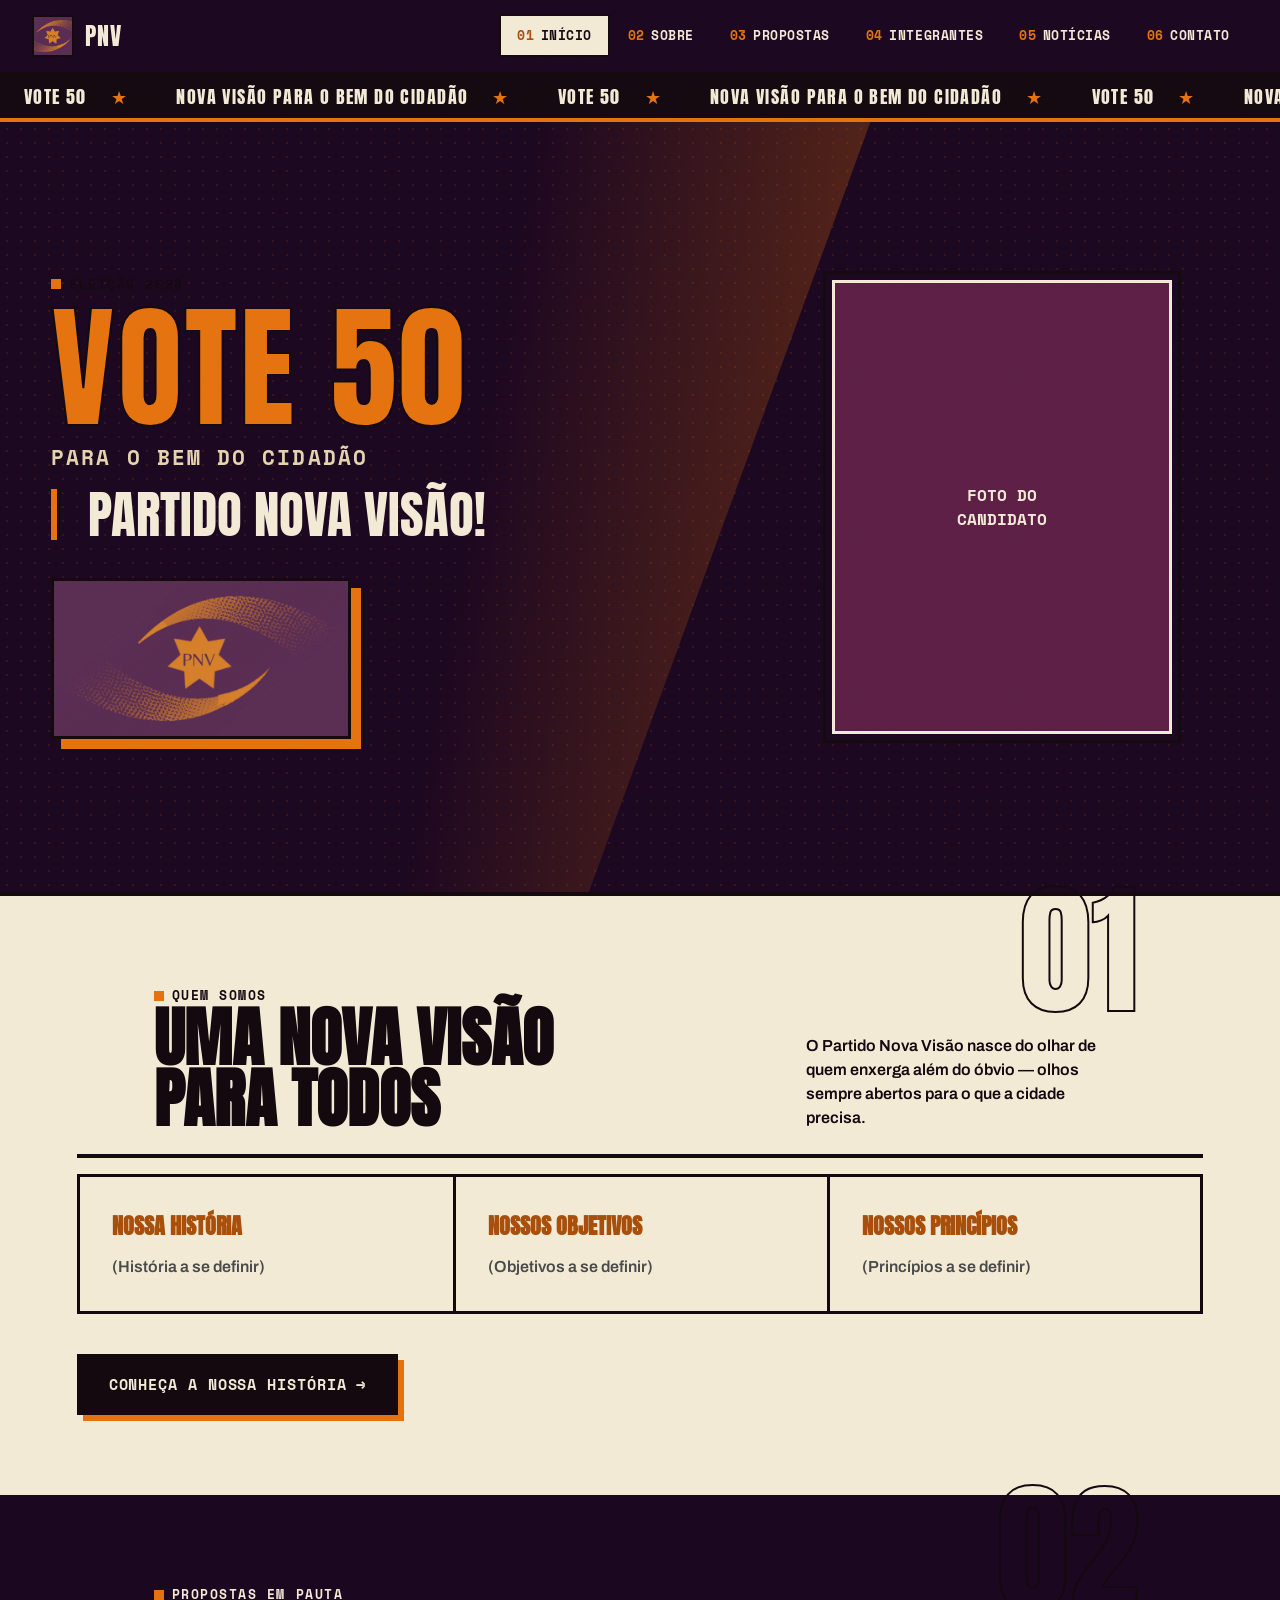
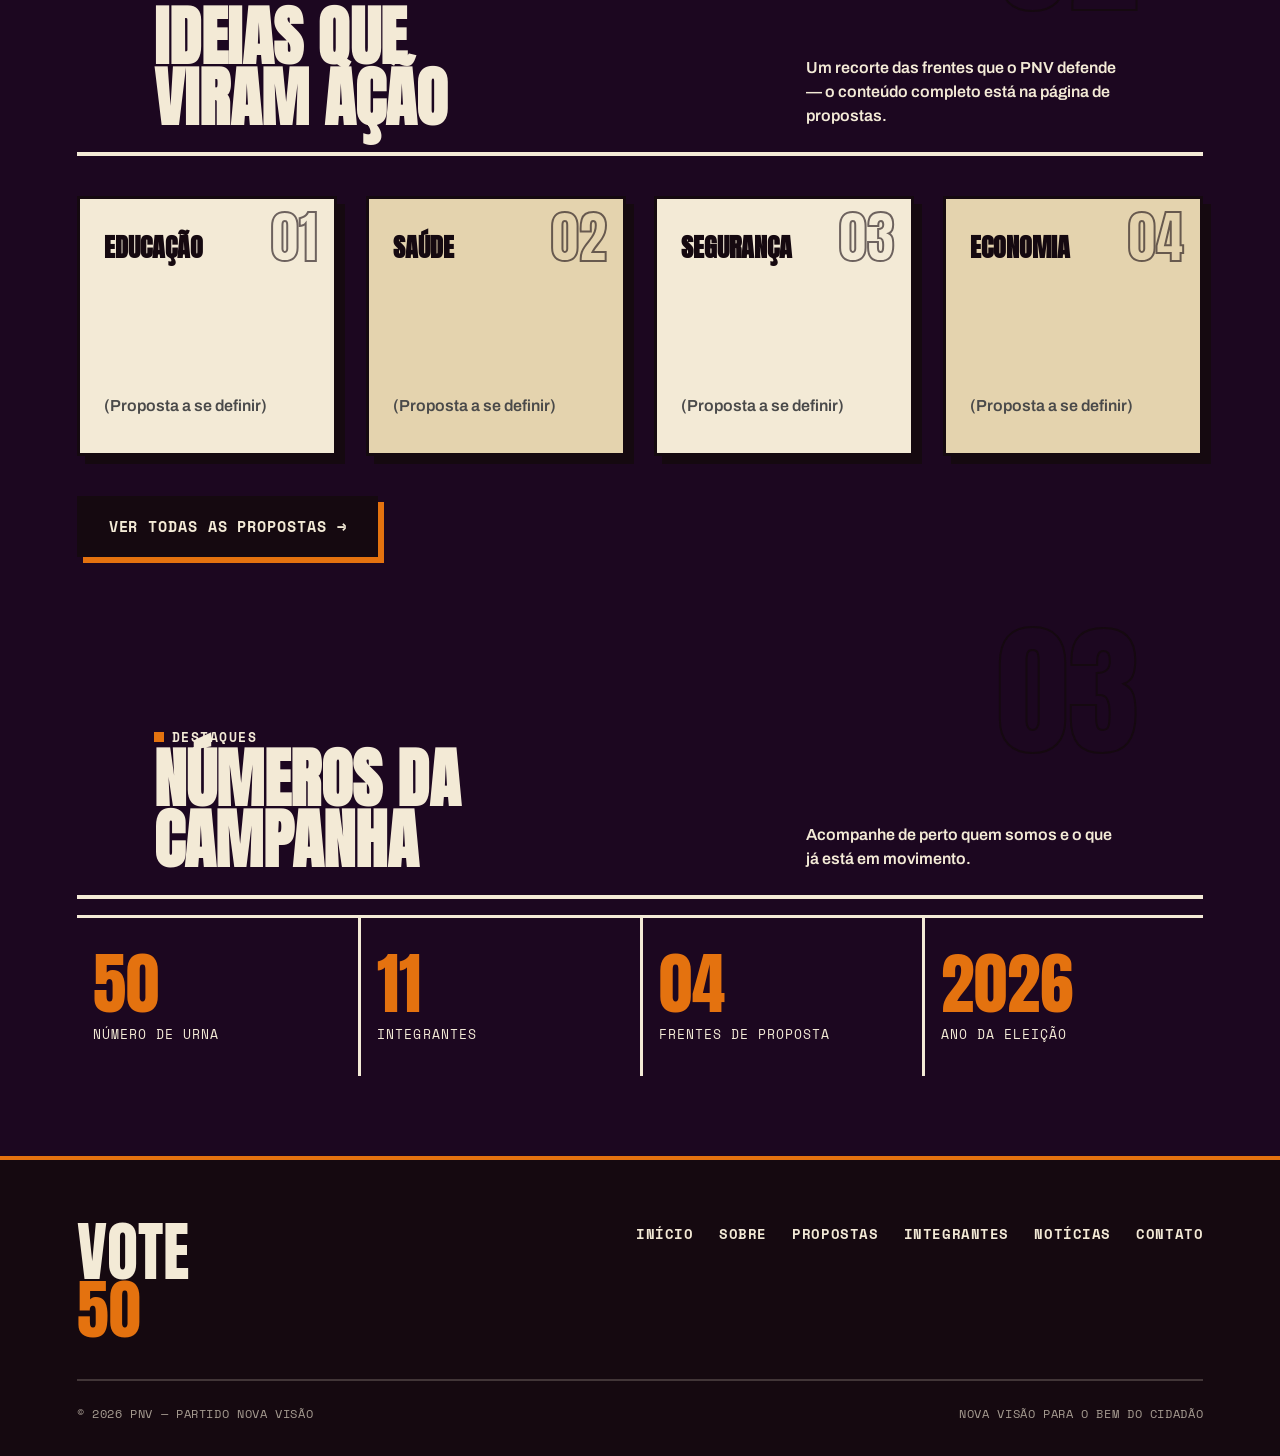
==== index.html @ 95bc4b88 "Site PNV - redesign brutalista/editorial completo" ====
<!DOCTYPE html>
<html lang="pt-BR">
<head>
  <meta charset="UTF-8" />
  <meta name="viewport" content="width=device-width, initial-scale=1.0" />
  <title>Vote 50 - PNV</title>
  <meta name="description" content="Partido Nova Visão — Vote 50. Nova visão para o bem do cidadão." />
  <link rel="preconnect" href="https://fonts.googleapis.com" />
  <link rel="stylesheet" href="style.css" />
  <link rel="icon" type="image/png" href="assets/logo-badge.png" />
</head>
<body>
  <header>
    <a class="logo" href="index.html">
      <img src="assets/logo-badge.png" alt="Logo PNV" />
      PNV
    </a>
    <nav>
      <ul>
        <li><a href="index.html"><span>01</span> Início</a></li>
        <li><a href="sobre.html"><span>02</span> Sobre</a></li>
        <li><a href="propostas.html"><span>03</span> Propostas</a></li>
        <li><a href="integrantes.html"><span>04</span> Integrantes</a></li>
        <li><a href="noticias.html"><span>05</span> Notícias</a></li>
        <li><a href="contato.html"><span>06</span> Contato</a></li>
      </ul>
    </nav>
  </header>

  <div class="marquee" aria-hidden="true">
    <div class="marquee-track">
      <span>Vote 50</span><span>Nova Visão para o bem do cidadão</span><span>Vote 50</span><span>Nova Visão para o bem do cidadão</span>
      <span>Vote 50</span><span>Nova Visão para o bem do cidadão</span><span>Vote 50</span><span>Nova Visão para o bem do cidadão</span>
    </div>
  </div>

  <section class="hero">
    <div class="hero-texto">
      <p class="eyebrow">Eleição 2026</p>
      <div class="vote">VOTE 50</div>
      <div class="slogan">Para o bem do cidadão</div>
      <div class="partido">Partido Nova Visão!</div>
      <img class="logo-placeholder" src="assets/logo-wide.png" alt="Logo do PNV" />
    </div>
    <div class="hero-foto">
      <div class="foto-placeholder">
        <img src="assets/candidato.jpg" alt="Foto do candidato" onerror="this.remove()" />
        <span>Foto do<br />Candidato</span>
      </div>
    </div>
  </section>

  <section class="secao" id="apresentacao" data-reveal>
    <div class="section-head">
      <span class="numero-fantasma">01</span>
      <div>
        <p class="eyebrow">Quem somos</p>
        <h2>Uma nova visão<br />para todos</h2>
      </div>
      <p>O Partido Nova Visão nasce do olhar de quem enxerga além do óbvio — olhos sempre abertos para o que a cidade precisa.</p>
    </div>
    <div class="apresentacao-grid">
      <div>
        <h3>Nossa história</h3>
        <p>(História a se definir)</p>
      </div>
      <div>
        <h3>Nossos objetivos</h3>
        <p>(Objetivos a se definir)</p>
      </div>
      <div>
        <h3>Nossos princípios</h3>
        <p>(Princípios a se definir)</p>
      </div>
    </div>
    <div class="cta-bloco">
      <a class="btn-brutal" href="sobre.html">Conheça a nossa história →</a>
    </div>
  </section>

  <section class="secao alt" id="propostas" data-reveal>
    <div class="section-head">
      <span class="numero-fantasma">02</span>
      <div>
        <p class="eyebrow">Propostas em pauta</p>
        <h2>Ideias que<br />viram ação</h2>
      </div>
      <p>Um recorte das frentes que o PNV defende — o conteúdo completo está na página de propostas.</p>
    </div>
    <div class="poster-grid">
      <div class="poster-card">
        <span class="num">01</span>
        <h3>Educação</h3>
        <p>(Proposta a se definir)</p>
      </div>
      <div class="poster-card">
        <span class="num">02</span>
        <h3>Saúde</h3>
        <p>(Proposta a se definir)</p>
      </div>
      <div class="poster-card">
        <span class="num">03</span>
        <h3>Segurança</h3>
        <p>(Proposta a se definir)</p>
      </div>
      <div class="poster-card">
        <span class="num">04</span>
        <h3>Economia</h3>
        <p>(Proposta a se definir)</p>
      </div>
    </div>
    <div class="cta-bloco">
      <a class="btn-brutal" href="propostas.html">Ver todas as propostas →</a>
    </div>
  </section>

  <section class="secao escura" id="destaques" data-reveal>
    <div class="section-head">
      <span class="numero-fantasma">03</span>
      <div>
        <p class="eyebrow">Destaques</p>
        <h2>Números da<br />campanha</h2>
      </div>
      <p>Acompanhe de perto quem somos e o que já está em movimento.</p>
    </div>
    <div class="stats-grid">
      <div class="stat">
        <div class="valor">50</div>
        <div class="rotulo">Número de urna</div>
      </div>
      <div class="stat">
        <div class="valor">11</div>
        <div class="rotulo">Integrantes</div>
      </div>
      <div class="stat">
        <div class="valor">04</div>
        <div class="rotulo">Frentes de proposta</div>
      </div>
      <div class="stat">
        <div class="valor">2026</div>
        <div class="rotulo">Ano da eleição</div>
      </div>
    </div>
  </section>

  <footer>
    <div class="footer-top">
      <div class="footer-marca">VOTE<br /><span>50</span></div>
      <nav class="footer-nav" aria-label="Navegação do rodapé">
        <a href="index.html">Início</a>
        <a href="sobre.html">Sobre</a>
        <a href="propostas.html">Propostas</a>
        <a href="integrantes.html">Integrantes</a>
        <a href="noticias.html">Notícias</a>
        <a href="contato.html">Contato</a>
      </nav>
    </div>
    <div class="footer-bottom">
      <span>&copy; 2026 PNV — Partido Nova Visão</span>
      <span>Nova visão para o bem do cidadão</span>
    </div>
  </footer>

  <script src="script.js"></script>
</body>
</html>
---- style.css ----
@import url("https://fonts.googleapis.com/css2?family=Anton&family=Archivo:ital,wght@0,400;0,500;0,700;0,800;0,900;1,700&family=Space+Mono:wght@400;700&display=swap");

:root {
  --roxo-escuro: #1c0720;
  --roxo: #41122f;
  --roxo-medio: #5c1f45;
  --roxo-claro: #7a2b5c;
  --laranja: #e4720f;
  --laranja-vivido: #ff7a1a;
  --laranja-escuro: #a84f0b;
  --lavanda: #e8c4f0;
  --creme: #f3ead6;
  --bege: #e4d3ae;
  --branco: #ffffff;
  --tinta: #150910;
  --cinza-claro: #f4f4f4;
  --cinza-texto: #4a4a4a;
  --preto: #150910;

  --fonte-display: "Anton", "Archivo Black", Impact, sans-serif;
  --fonte-base: "Archivo", "Segoe UI", Arial, sans-serif;
  --fonte-mono: "Space Mono", "Courier New", monospace;
}

* {
  box-sizing: border-box;
  margin: 0;
  padding: 0;
}

html {
  scroll-behavior: smooth;
}

body {
  font-family: var(--fonte-base);
  color: var(--tinta);
  background: var(--creme);
  line-height: 1.5;
  overflow-x: hidden;
}

a {
  text-decoration: none;
  color: inherit;
}

img {
  max-width: 100%;
  display: block;
}

/* ===== Textura de grão (overlay fixo) ===== */
body::before {
  content: "";
  position: fixed;
  inset: 0;
  z-index: 999;
  pointer-events: none;
  opacity: 0.05;
  mix-blend-mode: overlay;
  background-image: url("data:image/svg+xml;utf8,<svg xmlns='http://www.w3.org/2000/svg' width='160' height='160'><filter id='n'><feTurbulence type='fractalNoise' baseFrequency='0.9' numOctaves='2' stitchTiles='stitch'/></filter><rect width='100%25' height='100%25' filter='url(%23n)'/></svg>");
}

/* Reveal on scroll */
[data-reveal] {
  opacity: 0;
  transform: translateY(28px);
  transition: opacity 0.7s cubic-bezier(0.2, 0.7, 0.2, 1), transform 0.7s cubic-bezier(0.2, 0.7, 0.2, 1);
}

[data-reveal].in-view {
  opacity: 1;
  transform: translateY(0);
}

/* ===== Utilidades tipográficas ===== */
.eyebrow {
  font-family: var(--fonte-mono);
  font-weight: 700;
  text-transform: uppercase;
  letter-spacing: 0.12em;
  font-size: 0.8rem;
  display: inline-flex;
  align-items: center;
  gap: 0.5rem;
}

.eyebrow::before {
  content: "";
  width: 10px;
  height: 10px;
  background: var(--laranja);
  display: inline-block;
}

.section-head {
  position: relative;
  padding: 3rem 6vw 1.5rem;
  display: flex;
  align-items: flex-end;
  justify-content: space-between;
  gap: 1rem;
  flex-wrap: wrap;
  border-bottom: 4px solid var(--tinta);
}

.section-head .numero-fantasma {
  font-family: var(--fonte-display);
  font-size: clamp(3.5rem, 12vw, 9rem);
  line-height: 0.8;
  color: transparent;
  -webkit-text-stroke: 2px var(--tinta);
  position: absolute;
  right: 5vw;
  top: -0.3em;
  z-index: 0;
  user-select: none;
}

.section-head h2 {
  font-family: var(--fonte-display);
  font-size: clamp(2.2rem, 6vw, 4rem);
  text-transform: uppercase;
  line-height: 0.95;
  position: relative;
  z-index: 1;
}

.section-head p {
  max-width: 320px;
  font-weight: 600;
  position: relative;
  z-index: 1;
}

/* ===== Header / Navbar ===== */
header {
  display: flex;
  align-items: center;
  justify-content: space-between;
  gap: 1rem;
  padding: 0.9rem 2rem;
  background: var(--roxo-escuro);
  border-bottom: 4px solid var(--tinta);
  flex-wrap: wrap;
  position: sticky;
  top: 0;
  z-index: 100;
}

.logo {
  display: flex;
  align-items: center;
  gap: 0.7rem;
  font-family: var(--fonte-display);
  font-weight: 400;
  font-size: 1.5rem;
  letter-spacing: 0.04em;
  color: var(--creme);
  text-transform: uppercase;
}

.logo img,
.logo svg {
  width: 42px;
  height: 42px;
  display: block;
  border: 2px solid var(--tinta);
}

nav ul {
  display: flex;
  list-style: none;
  gap: 0;
  flex-wrap: wrap;
}

nav ul li a {
  display: flex;
  align-items: center;
  gap: 0.4rem;
  padding: 0.6rem 1rem;
  font-family: var(--fonte-mono);
  font-weight: 700;
  font-size: 0.82rem;
  text-transform: uppercase;
  letter-spacing: 0.04em;
  color: var(--creme);
  background: transparent;
  border: 2px solid transparent;
  transition: background 0.15s steps(2), color 0.15s steps(2), border-color 0.15s;
}

nav ul li a span {
  color: var(--laranja);
}

nav ul li a:hover {
  background: var(--laranja);
  color: var(--tinta);
  border-color: var(--tinta);
}

nav ul li a:hover span {
  color: var(--tinta);
}

nav ul li a.active {
  background: var(--creme);
  color: var(--tinta);
  border-color: var(--tinta);
}

nav ul li a.active span {
  color: var(--laranja-escuro);
}

/* ===== Marquee (faixa de propaganda) ===== */
.marquee {
  background: var(--tinta);
  color: var(--creme);
  border-bottom: 4px solid var(--laranja);
  overflow: hidden;
  white-space: nowrap;
  position: relative;
}

.marquee-track {
  display: inline-flex;
  width: max-content;
  animation: marquee 22s linear infinite;
  padding: 0.5rem 0;
}

.marquee-track span {
  font-family: var(--fonte-display);
  font-size: 1.1rem;
  text-transform: uppercase;
  letter-spacing: 0.08em;
  padding: 0 1.5rem;
  display: inline-flex;
  align-items: center;
  gap: 1.5rem;
}

.marquee-track span::after {
  content: "★";
  color: var(--laranja);
}

@keyframes marquee {
  from { transform: translateX(0); }
  to { transform: translateX(-50%); }
}

@media (prefers-reduced-motion: reduce) {
  .marquee-track { animation: none; }
  [data-reveal] { opacity: 1; transform: none; transition: none; }
}

/* ===== Hero (Home) ===== */
.hero {
  position: relative;
  min-height: 86vh;
  display: grid;
  grid-template-columns: 1.3fr 1fr;
  background: var(--roxo-escuro);
  border-bottom: 4px solid var(--tinta);
  overflow: hidden;
}

.hero::before {
  content: "";
  position: absolute;
  inset: 0;
  background: linear-gradient(100deg, var(--roxo-escuro) 0%, var(--roxo-escuro) 38%, var(--laranja-escuro) 100%);
  clip-path: polygon(0 0, 68% 0, 46% 100%, 0 100%);
  z-index: 0;
}

.hero::after {
  content: "";
  position: absolute;
  inset: 0;
  background-image: radial-gradient(var(--laranja) 1.4px, transparent 1.6px);
  background-size: 14px 14px;
  opacity: 0.12;
  z-index: 0;
}

.hero-texto {
  position: relative;
  z-index: 2;
  display: flex;
  flex-direction: column;
  justify-content: center;
  padding: 3rem 4vw;
  gap: 1rem;
}

.hero-texto .vote {
  font-family: var(--fonte-display);
  font-size: clamp(3.5rem, 11vw, 8.5rem);
  line-height: 0.85;
  color: var(--laranja);
  text-transform: uppercase;
  letter-spacing: 0.01em;
  -webkit-text-stroke: 2px var(--tinta);
}

.hero-texto .slogan {
  font-family: var(--fonte-mono);
  font-size: clamp(1rem, 2.4vw, 1.3rem);
  font-weight: 700;
  color: var(--bege);
  text-transform: uppercase;
  letter-spacing: 0.1em;
}

.hero-texto .partido {
  font-family: var(--fonte-display);
  font-size: clamp(1.8rem, 5vw, 3.2rem);
  text-transform: uppercase;
  line-height: 1;
  color: var(--creme);
  border-left: 6px solid var(--laranja);
  padding-left: 0.6em;
}

.logo-placeholder {
  width: min(300px, 70%);
  height: auto;
  margin-top: 1.4rem;
  border: 3px solid var(--tinta);
  box-shadow: 10px 10px 0 var(--laranja);
}

.hero-foto {
  position: relative;
  z-index: 2;
  display: flex;
  align-items: center;
  justify-content: center;
  min-height: 420px;
  padding: 2rem;
}

.foto-placeholder {
  width: 100%;
  max-width: 340px;
  aspect-ratio: 3 / 4;
  border: 3px solid var(--creme);
  outline: 3px solid var(--tinta);
  outline-offset: 6px;
  display: flex;
  align-items: center;
  justify-content: center;
  color: var(--creme);
  font-family: var(--fonte-mono);
  font-weight: 700;
  text-transform: uppercase;
  text-align: center;
  background: var(--roxo-medio);
  position: relative;
  overflow: hidden;
}

.foto-placeholder img {
  position: absolute;
  inset: 0;
  width: 100%;
  height: 100%;
  object-fit: cover;
  filter: grayscale(1) contrast(1.15);
}

.foto-placeholder img::after {
  content: "";
}

.foto-placeholder::before {
  content: "";
  position: absolute;
  inset: 0;
  background: var(--laranja);
  mix-blend-mode: multiply;
  opacity: 0;
}

.foto-placeholder:has(img:not([src=""]))::before {
  opacity: 0.55;
}

/* ===== Seções numeradas genéricas ===== */
.secao {
  position: relative;
  padding: 2.5rem 6vw 5rem;
}

.secao.alt,
.secao.escura {
  background: var(--roxo-escuro);
  color: var(--creme);
}

.secao.escura h2,
.secao.alt h2 {
  -webkit-text-stroke-color: var(--creme);
}

.secao.escura .section-head,
.secao.alt .section-head {
  border-bottom-color: var(--creme);
}

/* ---- Apresentação ---- */
.apresentacao-grid {
  display: grid;
  grid-template-columns: repeat(3, 1fr);
  gap: 0;
  margin-top: 1rem;
  border: 3px solid var(--tinta);
}

.apresentacao-grid > div {
  padding: 2rem;
  border-left: 3px solid var(--tinta);
}

.apresentacao-grid > div:first-child {
  border-left: none;
}

.apresentacao-grid h3 {
  font-family: var(--fonte-display);
  text-transform: uppercase;
  font-size: 1.4rem;
  margin-bottom: 0.8rem;
  color: var(--laranja-escuro);
}

.apresentacao-grid p {
  font-weight: 600;
  color: var(--cinza-texto);
}

.cta-bloco {
  margin-top: 2.5rem;
  display: flex;
  justify-content: flex-start;
}

.btn-brutal {
  display: inline-flex;
  align-items: center;
  gap: 0.6rem;
  font-family: var(--fonte-mono);
  font-weight: 700;
  text-transform: uppercase;
  letter-spacing: 0.06em;
  font-size: 0.95rem;
  padding: 1rem 1.8rem;
  background: var(--tinta);
  color: var(--creme);
  border: 3px solid var(--tinta);
  transition: transform 0.15s ease, background 0.15s, color 0.15s;
  box-shadow: 6px 6px 0 var(--laranja);
}

.btn-brutal:hover {
  background: var(--laranja);
  color: var(--tinta);
  transform: translate(3px, 3px);
  box-shadow: 3px 3px 0 var(--tinta);
}

/* ---- Pôsteres editoriais (Propostas em destaque) ---- */
.poster-grid {
  display: grid;
  grid-template-columns: repeat(auto-fit, minmax(240px, 1fr));
  gap: 1.8rem;
  margin-top: 2.5rem;
}

.poster-card {
  position: relative;
  background: var(--creme);
  border: 3px solid var(--tinta);
  padding: 1.8rem 1.5rem 2.2rem;
  min-height: 260px;
  display: flex;
  flex-direction: column;
  justify-content: space-between;
  overflow: hidden;
  transition: transform 0.25s cubic-bezier(0.2, 0.8, 0.2, 1), box-shadow 0.25s;
  box-shadow: 8px 8px 0 var(--tinta);
}

.poster-card:nth-child(even) {
  background: var(--bege);
}

.poster-card .num {
  font-family: var(--fonte-display);
  font-size: 3.5rem;
  line-height: 1;
  color: transparent;
  -webkit-text-stroke: 2px var(--tinta);
  position: absolute;
  top: 0.6rem;
  right: 1rem;
  opacity: 0.6;
}

.poster-card h3 {
  font-family: var(--fonte-display);
  text-transform: uppercase;
  font-size: 1.6rem;
  max-width: 70%;
  position: relative;
  z-index: 1;
  color: var(--tinta);
}

.poster-card p {
  margin-top: 1rem;
  font-weight: 600;
  color: var(--cinza-texto);
  position: relative;
  z-index: 1;
}

.poster-card:hover {
  transform: translate(-4px, -4px) rotate(-1deg);
  box-shadow: 12px 12px 0 var(--laranja);
}

/* ---- Destaques / estatísticas ---- */
.stats-grid {
  display: grid;
  grid-template-columns: repeat(auto-fit, minmax(170px, 1fr));
  margin-top: 1rem;
  border-top: 3px solid var(--creme);
}

.stat {
  padding: 2rem 1rem;
  border-left: 3px solid var(--creme);
  text-align: left;
}

.stat:first-child {
  border-left: none;
}

.stat .valor {
  font-family: var(--fonte-display);
  font-size: clamp(2.6rem, 6vw, 4.2rem);
  color: var(--laranja);
  line-height: 1;
}

.stat .rotulo {
  font-family: var(--fonte-mono);
  text-transform: uppercase;
  letter-spacing: 0.08em;
  font-size: 0.8rem;
  margin-top: 0.5rem;
  color: var(--creme);
}

/* ===== Page sections (Sobre, etc.) ===== */
main {
  max-width: 1200px;
  margin: 0 auto;
  padding: 3rem 6vw;
}

.page-title {
  font-family: var(--fonte-display);
  text-transform: uppercase;
  font-size: clamp(2.4rem, 7vw, 4.5rem);
  color: var(--tinta);
  margin-bottom: 0.5rem;
  line-height: 0.95;
}

.page-title + p {
  max-width: 640px;
  font-weight: 600;
  color: var(--cinza-texto);
  margin-bottom: 2.5rem;
}

.colunas {
  display: flex;
  gap: 0;
  flex-wrap: wrap;
  border: 3px solid var(--tinta);
}

.coluna {
  flex: 1 1 260px;
  padding: 2rem;
}

.coluna + .coluna {
  border-left: 3px solid var(--tinta);
}

.coluna h2 {
  font-family: var(--fonte-display);
  text-transform: uppercase;
  color: var(--roxo-medio);
  border-bottom: 4px solid var(--laranja);
  padding-bottom: 0.6rem;
  margin-bottom: 1rem;
  font-size: 1.5rem;
}

.coluna p {
  color: var(--cinza-texto);
  font-weight: 600;
}

@media (max-width: 700px) {
  .coluna + .coluna {
    border-left: none;
    border-top: 3px solid var(--tinta);
  }
}

/* ===== Generic content blocks ===== */
.cartao {
  background: var(--creme);
  border: 3px solid var(--tinta);
  border-left-width: 10px;
  padding: 1.6rem 1.8rem;
  margin-bottom: 1.4rem;
  box-shadow: 7px 7px 0 var(--bege);
  transition: transform 0.2s ease, box-shadow 0.2s ease;
}

.cartao:hover {
  transform: translate(-3px, -3px);
  box-shadow: 10px 10px 0 var(--laranja);
}

.cartao h2 {
  font-family: var(--fonte-display);
  text-transform: uppercase;
  color: var(--roxo-medio);
  margin-bottom: 0.5rem;
  font-size: 1.4rem;
}

.grid-integrantes {
  display: grid;
  grid-template-columns: repeat(auto-fit, minmax(190px, 1fr));
  gap: 2rem;
}

.integrante {
  text-align: center;
}

.integrante .foto-placeholder {
  width: 150px;
  height: 150px;
  border-radius: 0;
  margin: 0 auto 1rem;
  border: 3px solid var(--tinta);
  outline: 3px solid var(--laranja);
  outline-offset: 5px;
  color: var(--roxo-medio);
  background: var(--cinza-claro);
  position: relative;
  overflow: hidden;
}

.integrante .foto-placeholder img {
  position: absolute;
  inset: 0;
  width: 100%;
  height: 100%;
  object-fit: cover;
  filter: grayscale(1) contrast(1.1);
}

.integrante h3 {
  font-family: var(--fonte-display);
  text-transform: uppercase;
  font-size: 1.1rem;
  color: var(--tinta);
}

.integrante p {
  color: var(--cinza-texto);
  font-size: 0.9rem;
  font-weight: 600;
}

form {
  display: flex;
  flex-direction: column;
  gap: 1.1rem;
  max-width: 540px;
  margin: 0 auto;
  border: 3px solid var(--tinta);
  padding: 2rem;
  background: var(--branco);
  box-shadow: 8px 8px 0 var(--roxo-medio);
}

form input,
form textarea {
  padding: 0.85rem;
  border: 2px solid var(--tinta);
  border-radius: 0;
  font-family: var(--fonte-base);
  font-weight: 600;
  background: var(--creme);
}

form input:focus,
form textarea:focus {
  outline: 3px solid var(--laranja);
  outline-offset: 0;
}

form button {
  padding: 0.9rem;
  background: var(--laranja);
  color: var(--tinta);
  border: 3px solid var(--tinta);
  font-family: var(--fonte-mono);
  font-weight: 700;
  text-transform: uppercase;
  letter-spacing: 0.06em;
  cursor: pointer;
  transition: background 0.15s, transform 0.15s;
}

form button:hover {
  background: var(--tinta);
  color: var(--laranja);
  transform: translate(-2px, -2px);
}

/* ===== Footer ===== */
footer {
  position: relative;
  padding: 4rem 6vw 2rem;
  color: var(--creme);
  background: var(--tinta);
  border-top: 4px solid var(--laranja);
}

.footer-top {
  display: flex;
  justify-content: space-between;
  flex-wrap: wrap;
  gap: 2rem;
  padding-bottom: 2.5rem;
  border-bottom: 2px solid rgba(243, 234, 214, 0.2);
  margin-bottom: 1.5rem;
}

.footer-marca {
  font-family: var(--fonte-display);
  font-size: clamp(2.2rem, 7vw, 4rem);
  text-transform: uppercase;
  line-height: 0.9;
  color: var(--creme);
}

.footer-marca span {
  color: var(--laranja);
}

.footer-nav {
  display: flex;
  flex-wrap: wrap;
  gap: 0.4rem 1.6rem;
  align-content: flex-start;
}

.footer-nav a {
  font-family: var(--fonte-mono);
  text-transform: uppercase;
  font-size: 0.85rem;
  font-weight: 700;
  letter-spacing: 0.04em;
  border-bottom: 2px solid transparent;
  padding-bottom: 2px;
  transition: border-color 0.15s, color 0.15s;
}

.footer-nav a:hover {
  border-color: var(--laranja);
  color: var(--laranja);
}

.footer-bottom {
  display: flex;
  justify-content: space-between;
  flex-wrap: wrap;
  gap: 1rem;
  font-family: var(--fonte-mono);
  font-size: 0.78rem;
  text-transform: uppercase;
  letter-spacing: 0.05em;
  color: rgba(243, 234, 214, 0.65);
}

/* ===== Responsividade ===== */
@media (max-width: 900px) {
  .hero {
    grid-template-columns: 1fr;
    min-height: auto;
  }

  .hero::before {
    clip-path: polygon(0 0, 100% 0, 100% 55%, 0 80%);
  }

  .apresentacao-grid {
    grid-template-columns: 1fr;
  }

  .apresentacao-grid > div {
    border-left: none;
    border-top: 3px solid var(--tinta);
  }

  .apresentacao-grid > div:first-child {
    border-top: none;
  }

  .section-head .numero-fantasma {
    display: none;
  }
}

@media (max-width: 640px) {
  header {
    flex-direction: column;
    align-items: stretch;
    padding: 0.8rem 1rem;
  }

  nav ul {
    justify-content: center;
    gap: 0.2rem;
  }

  nav ul li a {
    padding: 0.5rem 0.7rem;
    font-size: 0.72rem;
  }

  .hero-texto,
  .hero-foto {
    padding: 2rem 6vw;
  }

  .secao {
    padding: 2rem 6vw 3rem;
  }

  main {
    padding: 2rem 5vw;
  }

  .footer-top {
    flex-direction: column;
  }
}
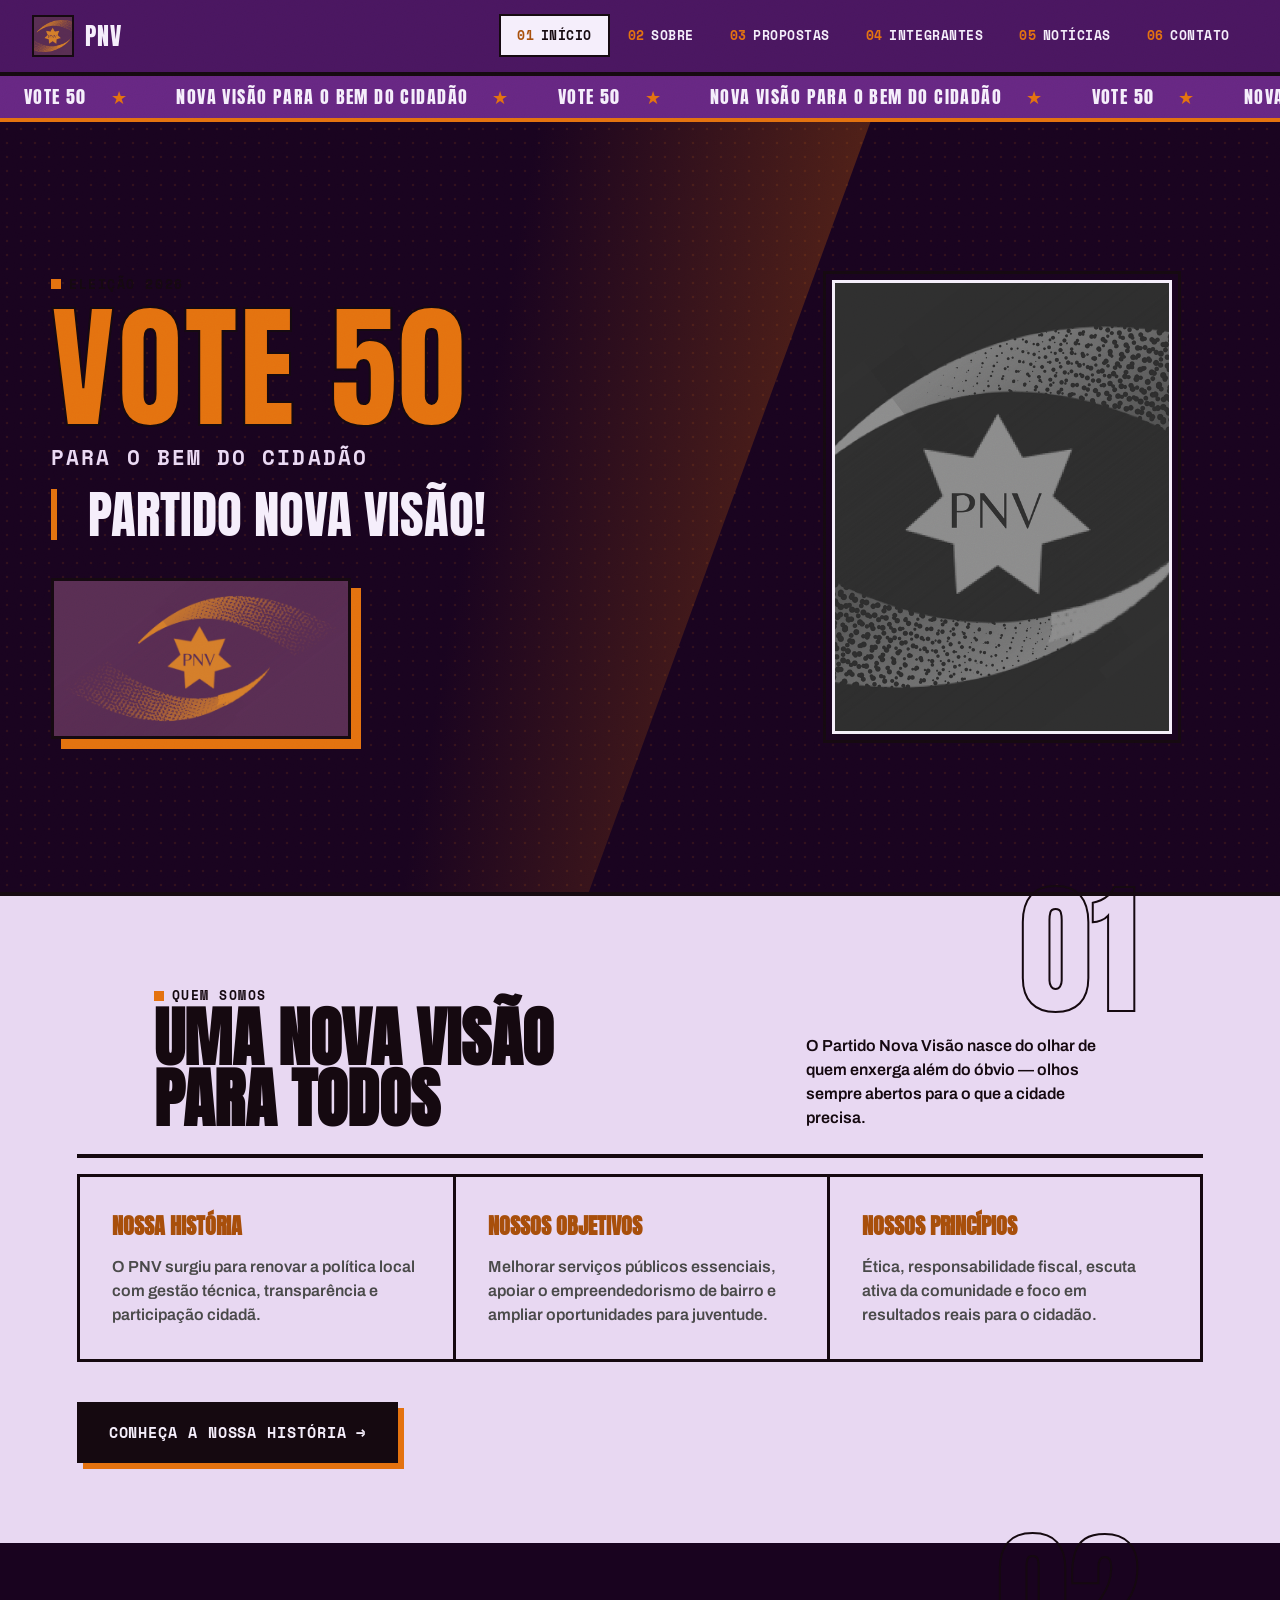
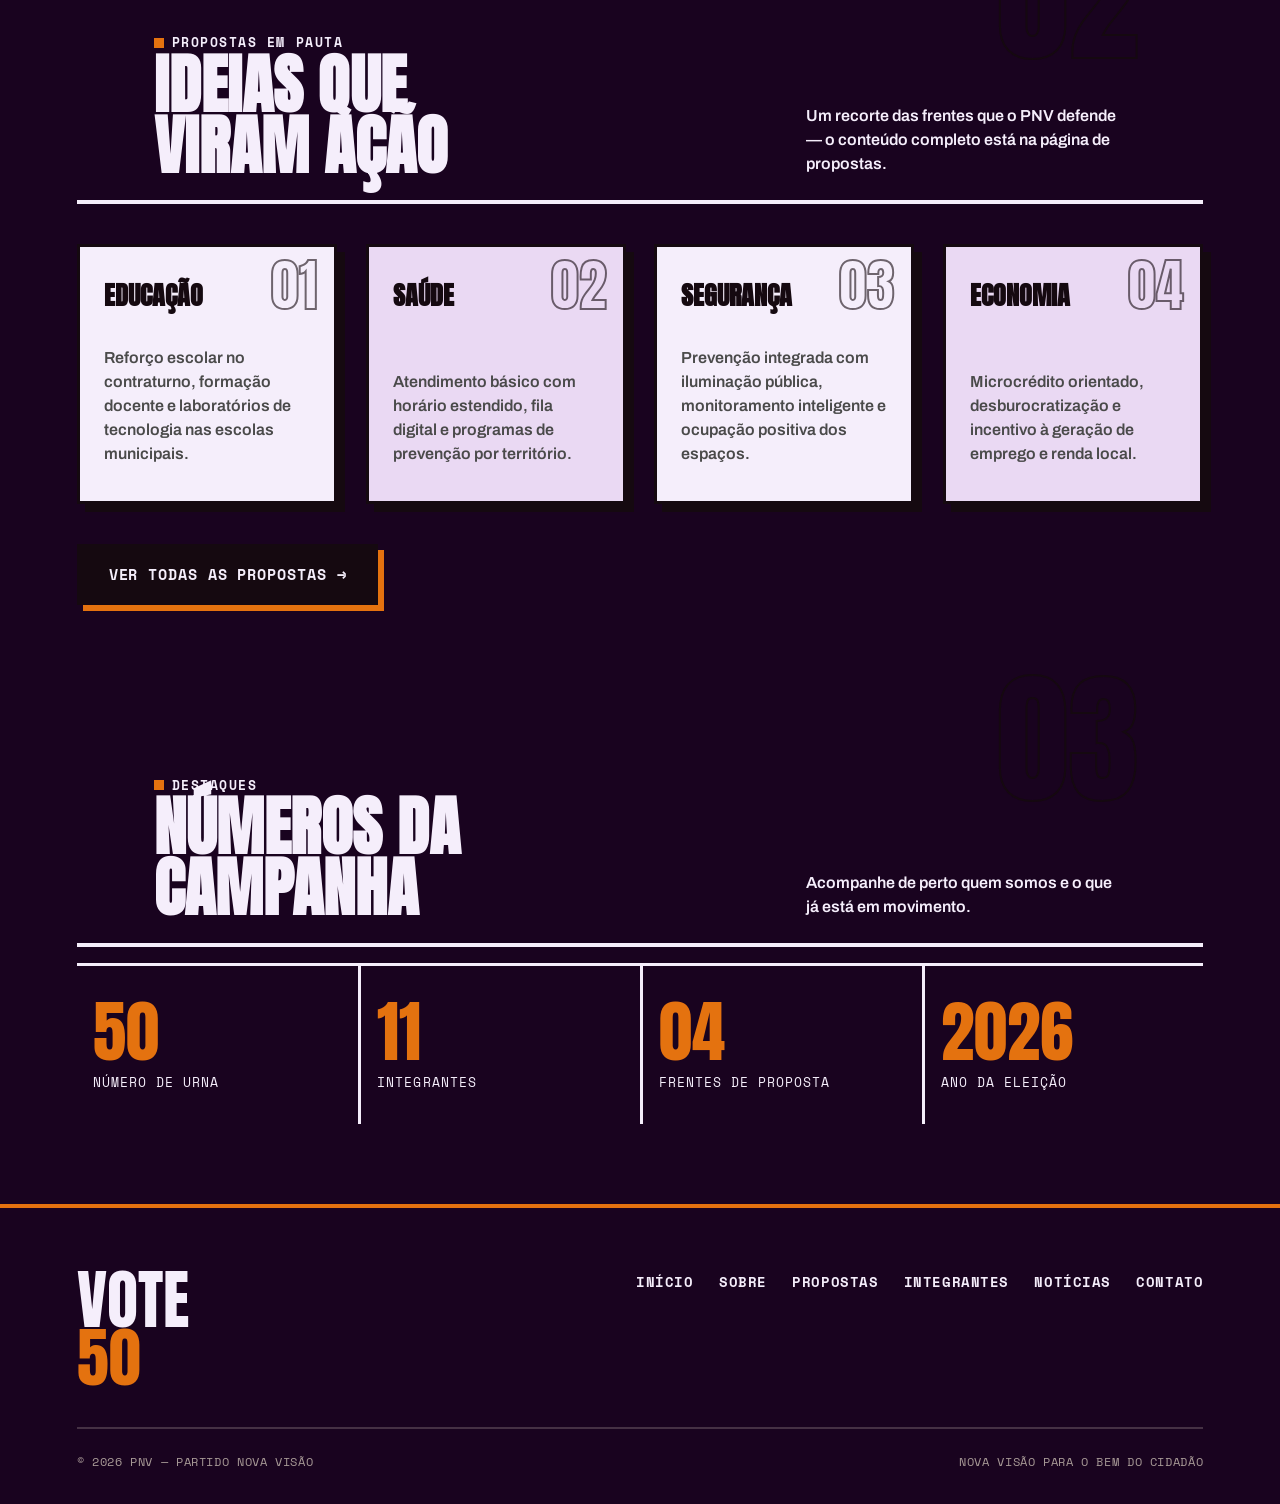
==== commit 41e8e79d: "Refina conteudo, UX e placeholders sem materiais Co-authored-by: Copilot <223556219+Copilot@users.no" ====
--- a/index.html
+++ b/index.html
@@ -5,6 +5,7 @@
   <meta name="viewport" content="width=device-width, initial-scale=1.0" />
   <title>Vote 50 - PNV</title>
   <meta name="description" content="Partido Nova Visão — Vote 50. Nova visão para o bem do cidadão." />
+  <meta name="theme-color" content="#19031f" />
   <link rel="preconnect" href="https://fonts.googleapis.com" />
   <link rel="stylesheet" href="style.css" />
   <link rel="icon" type="image/png" href="assets/logo-badge.png" />
@@ -44,7 +45,7 @@
     </div>
     <div class="hero-foto">
       <div class="foto-placeholder">
-        <img src="assets/candidato.jpg" alt="Foto do candidato" onerror="this.remove()" />
+        <img src="assets/candidato.png" alt="Foto do candidato" />
         <span>Foto do<br />Candidato</span>
       </div>
     </div>
@@ -62,15 +63,15 @@
     <div class="apresentacao-grid">
       <div>
         <h3>Nossa história</h3>
-        <p>(História a se definir)</p>
+        <p>O PNV surgiu para renovar a política local com gestão técnica, transparência e participação cidadã.</p>
       </div>
       <div>
         <h3>Nossos objetivos</h3>
-        <p>(Objetivos a se definir)</p>
+        <p>Melhorar serviços públicos essenciais, apoiar o empreendedorismo de bairro e ampliar oportunidades para juventude.</p>
       </div>
       <div>
         <h3>Nossos princípios</h3>
-        <p>(Princípios a se definir)</p>
+        <p>Ética, responsabilidade fiscal, escuta ativa da comunidade e foco em resultados reais para o cidadão.</p>
       </div>
     </div>
     <div class="cta-bloco">
@@ -91,22 +92,22 @@
       <div class="poster-card">
         <span class="num">01</span>
         <h3>Educação</h3>
-        <p>(Proposta a se definir)</p>
+        <p>Reforço escolar no contraturno, formação docente e laboratórios de tecnologia nas escolas municipais.</p>
       </div>
       <div class="poster-card">
         <span class="num">02</span>
         <h3>Saúde</h3>
-        <p>(Proposta a se definir)</p>
+        <p>Atendimento básico com horário estendido, fila digital e programas de prevenção por território.</p>
       </div>
       <div class="poster-card">
         <span class="num">03</span>
         <h3>Segurança</h3>
-        <p>(Proposta a se definir)</p>
+        <p>Prevenção integrada com iluminação pública, monitoramento inteligente e ocupação positiva dos espaços.</p>
       </div>
       <div class="poster-card">
         <span class="num">04</span>
         <h3>Economia</h3>
-        <p>(Proposta a se definir)</p>
+        <p>Microcrédito orientado, desburocratização e incentivo à geração de emprego e renda local.</p>
       </div>
     </div>
     <div class="cta-bloco">
--- a/style.css
+++ b/style.css
@@ -1,16 +1,16 @@
 @import url("https://fonts.googleapis.com/css2?family=Anton&family=Archivo:ital,wght@0,400;0,500;0,700;0,800;0,900;1,700&family=Space+Mono:wght@400;700&display=swap");
 
 :root {
-  --roxo-escuro: #1c0720;
-  --roxo: #41122f;
-  --roxo-medio: #5c1f45;
-  --roxo-claro: #7a2b5c;
+  --roxo-escuro: #19031f;
+  --roxo: #4a1660;
+  --roxo-medio: #672783;
+  --roxo-claro: #8b3caf;
   --laranja: #e4720f;
   --laranja-vivido: #ff7a1a;
   --laranja-escuro: #a84f0b;
-  --lavanda: #e8c4f0;
-  --creme: #f3ead6;
-  --bege: #e4d3ae;
+  --lavanda: #e8d8f2;
+  --creme: #f5eefb;
+  --bege: #ead9f3;
   --branco: #ffffff;
   --tinta: #150910;
   --cinza-claro: #f4f4f4;
@@ -35,7 +35,7 @@
 body {
   font-family: var(--fonte-base);
   color: var(--tinta);
-  background: var(--creme);
+  background: var(--lavanda);
   line-height: 1.5;
   overflow-x: hidden;
 }
@@ -141,7 +141,7 @@
   justify-content: space-between;
   gap: 1rem;
   padding: 0.9rem 2rem;
-  background: var(--roxo-escuro);
+  background: var(--roxo);
   border-bottom: 4px solid var(--tinta);
   flex-wrap: wrap;
   position: sticky;
@@ -218,7 +218,7 @@
 
 /* ===== Marquee (faixa de propaganda) ===== */
 .marquee {
-  background: var(--tinta);
+  background: var(--roxo-medio);
   color: var(--creme);
   border-bottom: 4px solid var(--laranja);
   overflow: hidden;
@@ -638,7 +638,7 @@
   border-left-width: 10px;
   padding: 1.6rem 1.8rem;
   margin-bottom: 1.4rem;
-  box-shadow: 7px 7px 0 var(--bege);
+  box-shadow: 7px 7px 0 var(--roxo-claro);
   transition: transform 0.2s ease, box-shadow 0.2s ease;
 }
 
@@ -709,7 +709,7 @@
   margin: 0 auto;
   border: 3px solid var(--tinta);
   padding: 2rem;
-  background: var(--branco);
+  background: var(--creme);
   box-shadow: 8px 8px 0 var(--roxo-medio);
 }
 
@@ -753,8 +753,268 @@
   position: relative;
   padding: 4rem 6vw 2rem;
   color: var(--creme);
-  background: var(--tinta);
+  background: var(--roxo-escuro);
   border-top: 4px solid var(--laranja);
+}
+
+/* ===== Notícias ===== */
+.noticias-layout {
+  display: grid;
+  grid-template-columns: 1.5fr 1fr;
+  gap: 1.5rem;
+  margin-top: 1.5rem;
+}
+
+.noticia-destaque {
+  background: var(--roxo-escuro);
+  color: var(--creme);
+  border: 3px solid var(--tinta);
+  padding: 2rem;
+  box-shadow: 10px 10px 0 var(--laranja);
+}
+
+.noticia-destaque h2 {
+  font-family: var(--fonte-display);
+  text-transform: uppercase;
+  font-size: clamp(2rem, 4vw, 3rem);
+  line-height: 0.95;
+  margin: 0.8rem 0;
+}
+
+.noticia-destaque p {
+  font-weight: 600;
+  margin-bottom: 1rem;
+}
+
+.tag {
+  display: inline-block;
+  font-family: var(--fonte-mono);
+  font-size: 0.75rem;
+  text-transform: uppercase;
+  letter-spacing: 0.08em;
+  font-weight: 700;
+  padding: 0.25rem 0.55rem;
+  border: 2px solid var(--tinta);
+  background: var(--laranja);
+  color: var(--tinta);
+}
+
+.meta {
+  font-family: var(--fonte-mono);
+  font-size: 0.8rem;
+  letter-spacing: 0.05em;
+  text-transform: uppercase;
+  opacity: 0.85;
+}
+
+.noticias-info {
+  border: 3px solid var(--tinta);
+  background: var(--bege);
+  padding: 1.5rem;
+  box-shadow: 8px 8px 0 var(--roxo-medio);
+}
+
+.noticias-info h3 {
+  font-family: var(--fonte-display);
+  text-transform: uppercase;
+  font-size: 1.6rem;
+  color: var(--roxo);
+}
+
+.noticias-info ul {
+  margin-top: 1rem;
+  padding-left: 1.1rem;
+  display: grid;
+  gap: 0.5rem;
+  font-weight: 600;
+}
+
+.noticias-lista {
+  margin-top: 2.5rem;
+}
+
+.noticias-lista h2,
+.mensagens-salvas h2,
+.contato-info h2 {
+  font-family: var(--fonte-display);
+  text-transform: uppercase;
+  font-size: clamp(1.8rem, 4vw, 2.5rem);
+  margin-bottom: 0.7rem;
+  color: var(--roxo);
+}
+
+.noticias-grid {
+  display: grid;
+  grid-template-columns: repeat(auto-fit, minmax(220px, 1fr));
+  gap: 1rem;
+  margin-top: 1rem;
+}
+
+.noticias-filtros {
+  display: flex;
+  flex-wrap: wrap;
+  gap: 0.45rem;
+  margin-top: 0.6rem;
+}
+
+.filtro-btn {
+  border: 2px solid var(--tinta);
+  background: var(--bege);
+  color: var(--tinta);
+  font-family: var(--fonte-mono);
+  font-size: 0.72rem;
+  text-transform: uppercase;
+  letter-spacing: 0.06em;
+  font-weight: 700;
+  padding: 0.4rem 0.65rem;
+  cursor: pointer;
+}
+
+.filtro-btn:hover,
+.filtro-btn.ativo {
+  background: var(--roxo);
+  color: var(--creme);
+}
+
+.noticia-card {
+  border: 3px solid var(--tinta);
+  background: var(--creme);
+  padding: 1.1rem;
+  box-shadow: 6px 6px 0 var(--roxo-claro);
+}
+
+.noticia-card h3 {
+  font-family: var(--fonte-display);
+  text-transform: uppercase;
+  line-height: 1;
+  margin: 0.7rem 0;
+  font-size: 1.45rem;
+}
+
+.noticia-card p {
+  color: var(--cinza-texto);
+  font-weight: 600;
+  margin-bottom: 0.8rem;
+}
+
+/* ===== Contato ===== */
+.contato-layout {
+  margin-top: 1.5rem;
+  display: grid;
+  grid-template-columns: 1fr 1.2fr;
+  gap: 1.5rem;
+}
+
+.contato-info {
+  border: 3px solid var(--tinta);
+  background: var(--bege);
+  padding: 1.5rem;
+  box-shadow: 8px 8px 0 var(--roxo-medio);
+}
+
+.contato-info p {
+  font-weight: 600;
+  color: var(--cinza-texto);
+}
+
+.contato-info ul {
+  margin-top: 1rem;
+  list-style: none;
+  display: grid;
+  gap: 0.5rem;
+}
+
+.contato-form-bloco form {
+  margin: 0;
+  max-width: none;
+}
+
+.contato-form label {
+  display: grid;
+  gap: 0.4rem;
+  font-family: var(--fonte-mono);
+  text-transform: uppercase;
+  font-size: 0.78rem;
+  letter-spacing: 0.06em;
+  font-weight: 700;
+}
+
+.contato-feedback {
+  margin-top: 0.8rem;
+  font-family: var(--fonte-mono);
+  text-transform: uppercase;
+  letter-spacing: 0.06em;
+  font-size: 0.75rem;
+  color: var(--roxo);
+}
+
+.contato-feedback.erro {
+  color: #8f1010;
+}
+
+.mensagens-salvas {
+  margin-top: 2.4rem;
+}
+
+.btn-secundario {
+  margin-top: 0.8rem;
+  border: 2px solid var(--tinta);
+  background: var(--roxo);
+  color: var(--creme);
+  font-family: var(--fonte-mono);
+  font-size: 0.75rem;
+  text-transform: uppercase;
+  letter-spacing: 0.06em;
+  font-weight: 700;
+  padding: 0.5rem 0.9rem;
+  cursor: pointer;
+}
+
+.btn-secundario:hover {
+  background: var(--laranja);
+  color: var(--tinta);
+}
+
+.mensagens-lista {
+  margin-top: 1rem;
+  list-style: none;
+  display: grid;
+  gap: 0.8rem;
+}
+
+.mensagem-item {
+  border: 3px solid var(--tinta);
+  background: var(--creme);
+  padding: 1rem;
+  box-shadow: 6px 6px 0 var(--roxo-claro);
+}
+
+.mensagem-item strong {
+  font-family: var(--fonte-display);
+  font-size: 1.3rem;
+  text-transform: uppercase;
+  line-height: 1;
+}
+
+.mensagem-item span {
+  display: block;
+  font-family: var(--fonte-mono);
+  font-size: 0.72rem;
+  text-transform: uppercase;
+  letter-spacing: 0.06em;
+  margin: 0.3rem 0 0.6rem;
+}
+
+.mensagem-item p {
+  color: var(--cinza-texto);
+  font-weight: 600;
+}
+
+.vazio {
+  border: 2px dashed var(--roxo-medio);
+  padding: 0.9rem;
+  background: rgba(255, 255, 255, 0.45);
+  font-weight: 600;
 }
 
 .footer-top {
@@ -841,6 +1101,11 @@
   .section-head .numero-fantasma {
     display: none;
   }
+
+  .noticias-layout,
+  .contato-layout {
+    grid-template-columns: 1fr;
+  }
 }
 
 @media (max-width: 640px) {
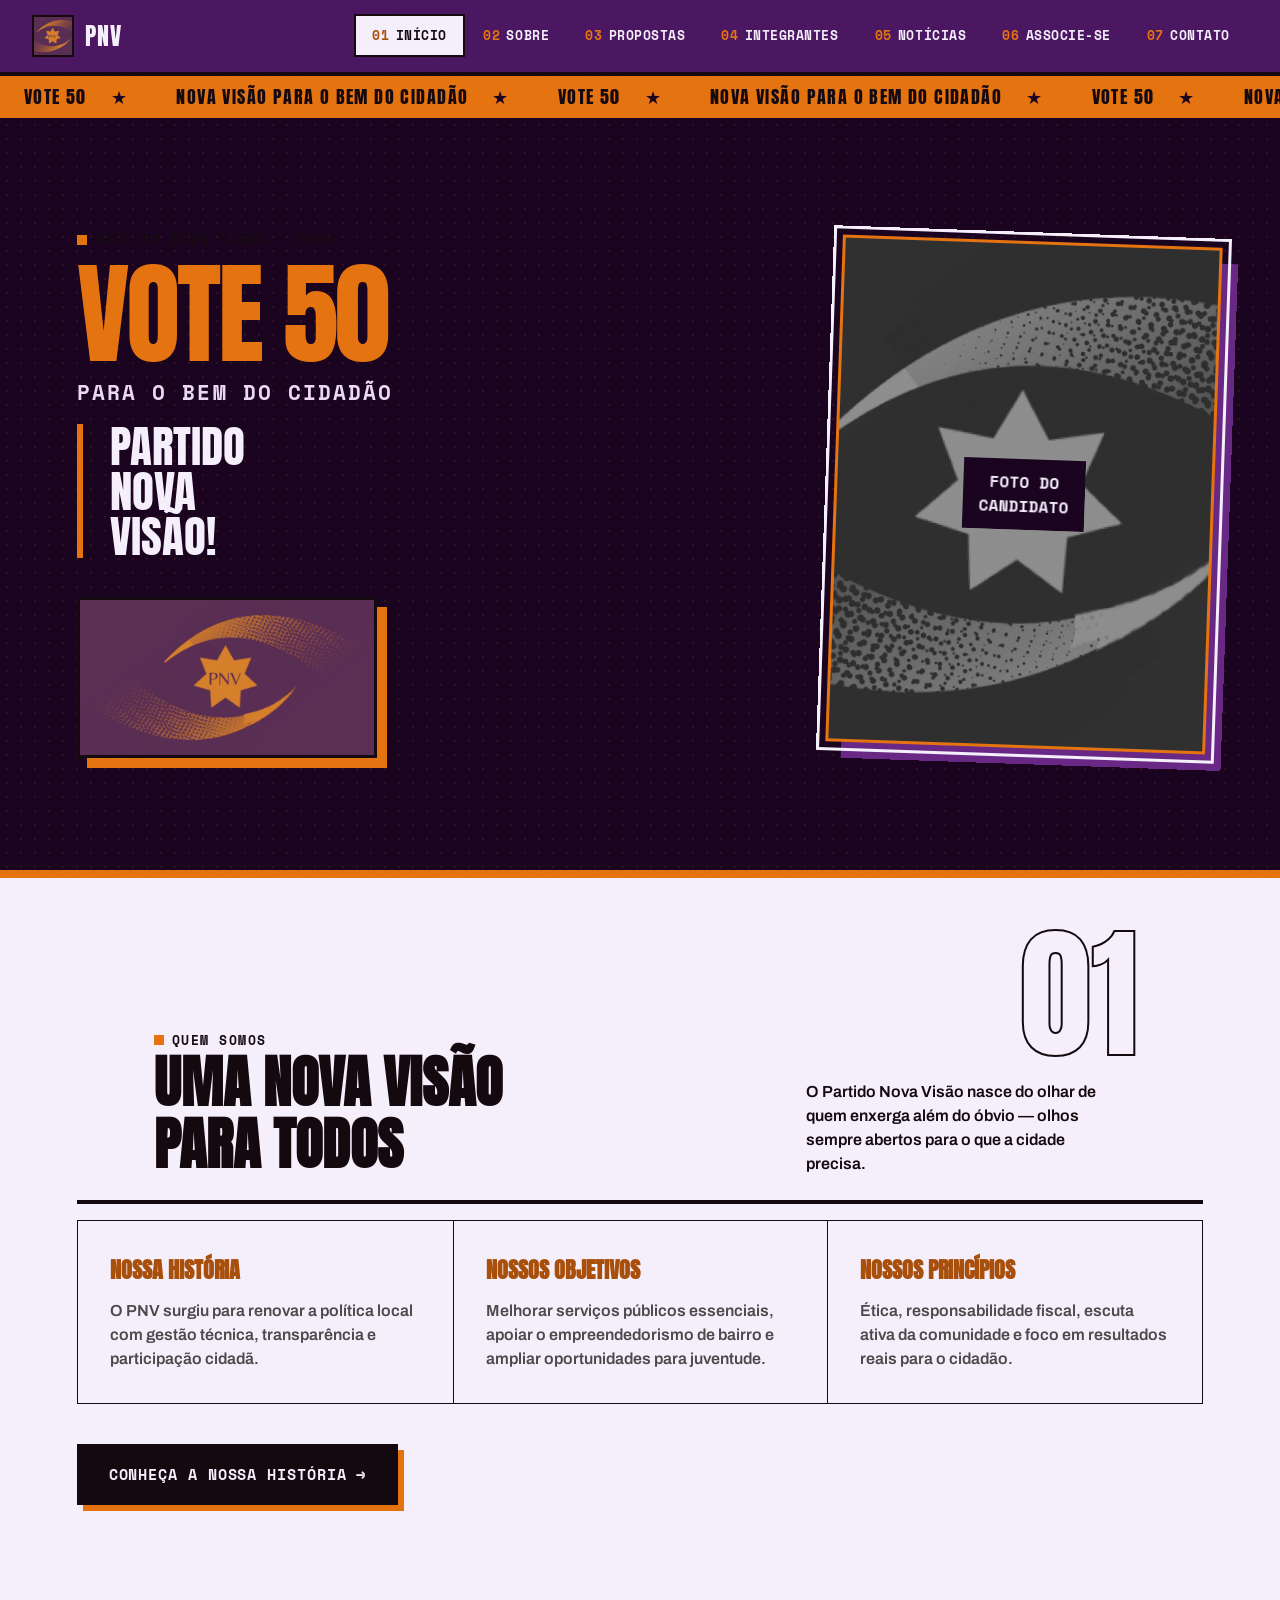
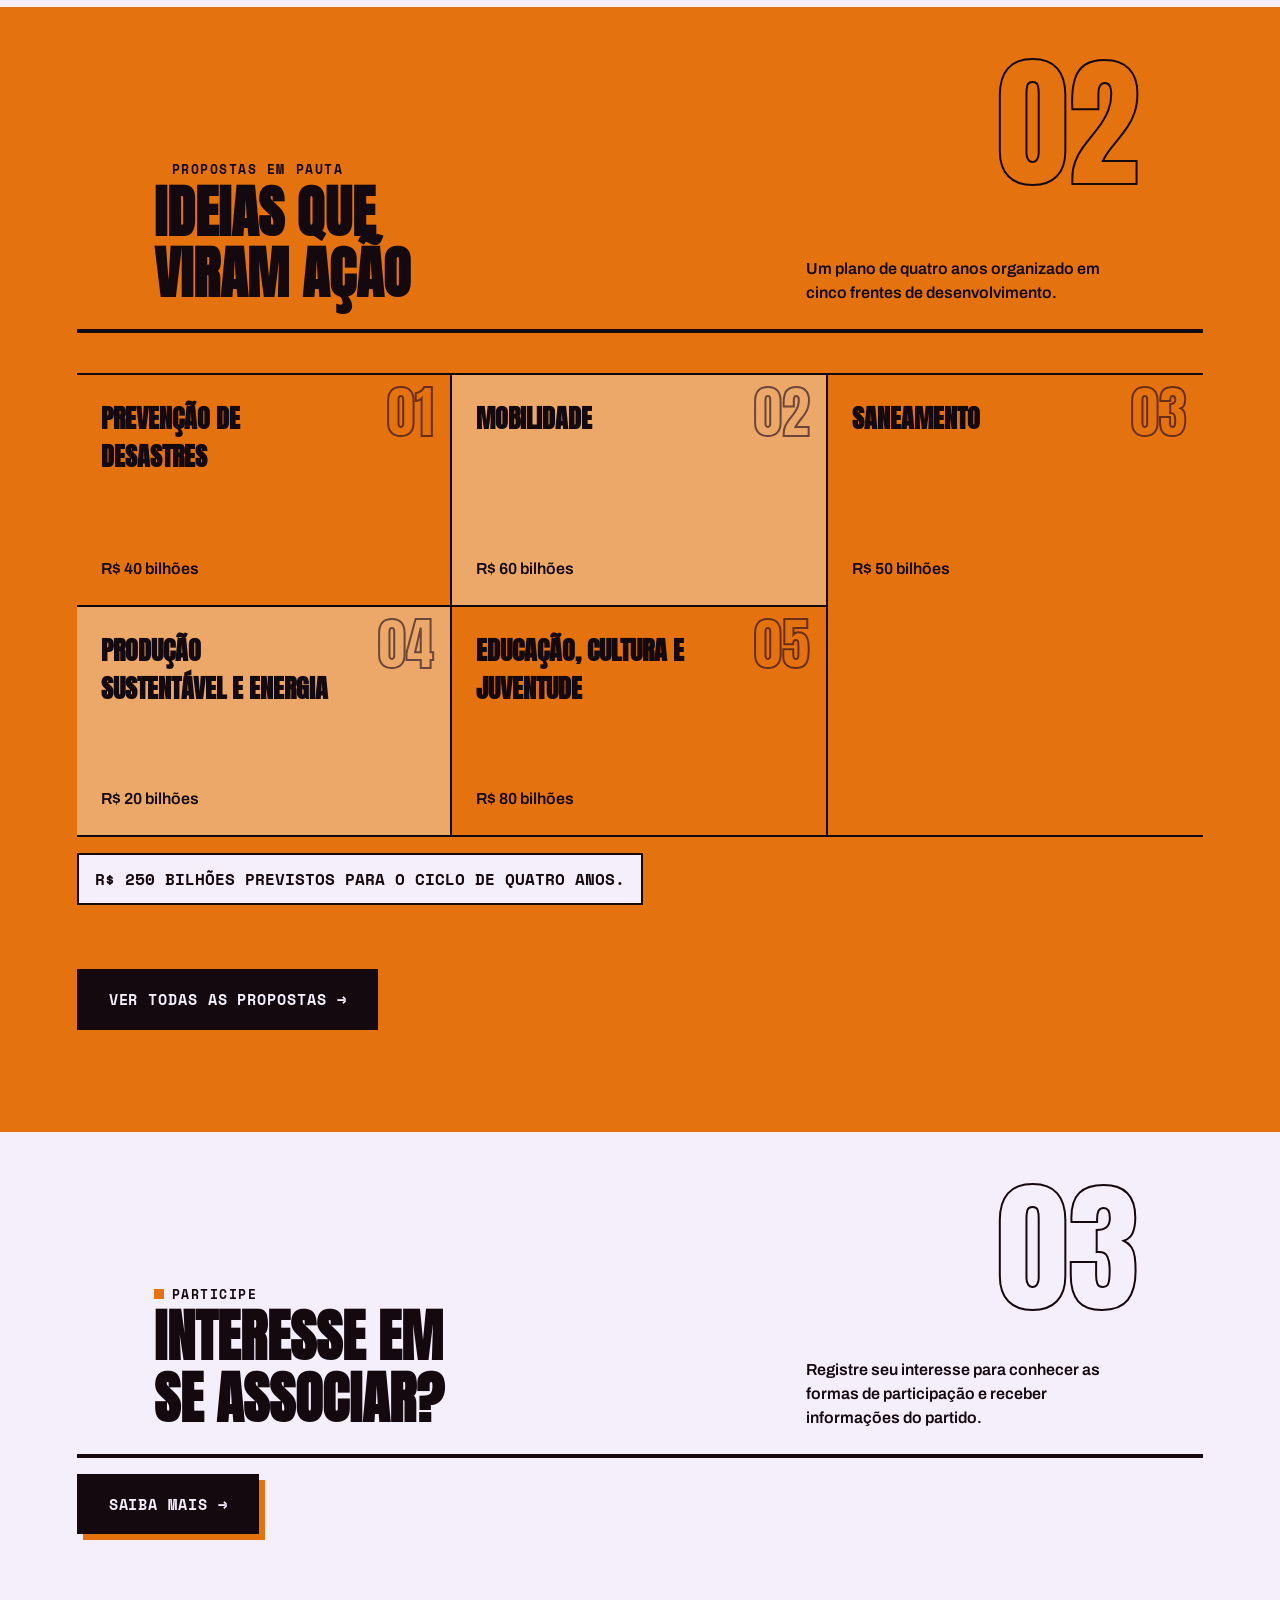
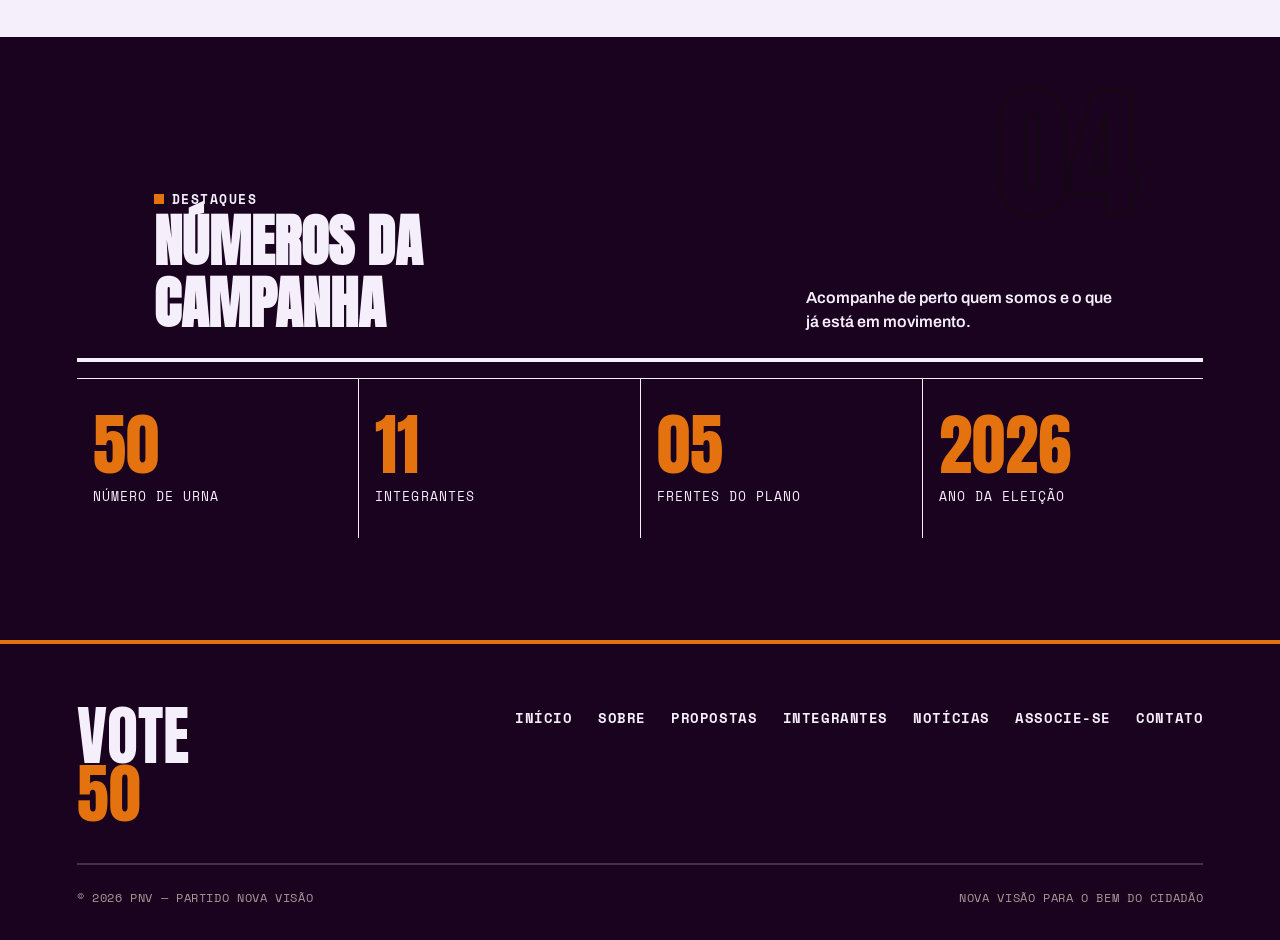
==== commit a2715118: "Atualiza site e cadastro de interesse Co-authored-by: Copilot <223556219+Copilot@users.noreply.githu" ====
--- a/index.html
+++ b/index.html
@@ -10,7 +10,7 @@
   <link rel="stylesheet" href="style.css" />
   <link rel="icon" type="image/png" href="assets/logo-badge.png" />
 </head>
-<body>
+<body class="pagina-home">
   <header>
     <a class="logo" href="index.html">
       <img src="assets/logo-badge.png" alt="Logo PNV" />
@@ -23,7 +23,8 @@
         <li><a href="propostas.html"><span>03</span> Propostas</a></li>
         <li><a href="integrantes.html"><span>04</span> Integrantes</a></li>
         <li><a href="noticias.html"><span>05</span> Notícias</a></li>
-        <li><a href="contato.html"><span>06</span> Contato</a></li>
+        <li><a href="associar.html"><span>06</span> Associe-se</a></li>
+        <li><a href="contato.html"><span>07</span> Contato</a></li>
       </ul>
     </nav>
   </header>
@@ -35,9 +36,9 @@
     </div>
   </div>
 
-  <section class="hero">
+  <section class="hero hero-home">
     <div class="hero-texto">
-      <p class="eyebrow">Eleição 2026</p>
+      <p class="eyebrow">Partido Nova Visão · 2026</p>
       <div class="vote">VOTE 50</div>
       <div class="slogan">Para o bem do cidadão</div>
       <div class="partido">Partido Nova Visão!</div>
@@ -51,7 +52,7 @@
     </div>
   </section>
 
-  <section class="secao" id="apresentacao" data-reveal>
+  <section class="secao secao-apresentacao" id="apresentacao" data-reveal>
     <div class="section-head">
       <span class="numero-fantasma">01</span>
       <div>
@@ -79,45 +80,65 @@
     </div>
   </section>
 
-  <section class="secao alt" id="propostas" data-reveal>
+  <section class="secao alt secao-propostas" id="propostas" data-reveal>
     <div class="section-head">
       <span class="numero-fantasma">02</span>
       <div>
         <p class="eyebrow">Propostas em pauta</p>
         <h2>Ideias que<br />viram ação</h2>
       </div>
-      <p>Um recorte das frentes que o PNV defende — o conteúdo completo está na página de propostas.</p>
+      <p>Um plano de quatro anos organizado em cinco frentes de desenvolvimento.</p>
     </div>
     <div class="poster-grid">
       <div class="poster-card">
         <span class="num">01</span>
-        <h3>Educação</h3>
-        <p>Reforço escolar no contraturno, formação docente e laboratórios de tecnologia nas escolas municipais.</p>
+        <h3>Prevenção de desastres</h3>
+        <p>R$ 40 bilhões</p>
       </div>
       <div class="poster-card">
         <span class="num">02</span>
-        <h3>Saúde</h3>
-        <p>Atendimento básico com horário estendido, fila digital e programas de prevenção por território.</p>
+        <h3>Mobilidade</h3>
+        <p>R$ 60 bilhões</p>
       </div>
       <div class="poster-card">
         <span class="num">03</span>
-        <h3>Segurança</h3>
-        <p>Prevenção integrada com iluminação pública, monitoramento inteligente e ocupação positiva dos espaços.</p>
+        <h3>Saneamento</h3>
+        <p>R$ 50 bilhões</p>
       </div>
       <div class="poster-card">
         <span class="num">04</span>
-        <h3>Economia</h3>
-        <p>Microcrédito orientado, desburocratização e incentivo à geração de emprego e renda local.</p>
+        <h3>Produção sustentável e energia</h3>
+        <p>R$ 20 bilhões</p>
+      </div>
+      <div class="poster-card">
+        <span class="num">05</span>
+        <h3>Educação, cultura e juventude</h3>
+        <p>R$ 80 bilhões</p>
       </div>
     </div>
+    <p class="plano-nota plano-total-home">R$ 250 bilhões previstos para o ciclo de quatro anos.</p>
     <div class="cta-bloco">
       <a class="btn-brutal" href="propostas.html">Ver todas as propostas →</a>
     </div>
   </section>
 
-  <section class="secao escura" id="destaques" data-reveal>
+  <section class="secao secao-participacao" data-reveal>
     <div class="section-head">
       <span class="numero-fantasma">03</span>
+      <div>
+        <p class="eyebrow">Participe</p>
+        <h2>Interesse em<br />se associar?</h2>
+      </div>
+      <p>Registre seu interesse para conhecer as formas de participação e receber informações do partido.</p>
+    </div>
+    <div class="cta-bloco">
+      <a class="btn-brutal" href="associar.html">Saiba mais →</a>
+    </div>
+  </section>
+
+  <section class="secao escura secao-numeros" id="destaques" data-reveal>
+    <div class="section-head">
+      <span class="numero-fantasma">04</span>
       <div>
         <p class="eyebrow">Destaques</p>
         <h2>Números da<br />campanha</h2>
@@ -134,8 +155,8 @@
         <div class="rotulo">Integrantes</div>
       </div>
       <div class="stat">
-        <div class="valor">04</div>
-        <div class="rotulo">Frentes de proposta</div>
+        <div class="valor">05</div>
+        <div class="rotulo">Frentes do plano</div>
       </div>
       <div class="stat">
         <div class="valor">2026</div>
@@ -153,6 +174,7 @@
         <a href="propostas.html">Propostas</a>
         <a href="integrantes.html">Integrantes</a>
         <a href="noticias.html">Notícias</a>
+        <a href="associar.html">Associe-se</a>
         <a href="contato.html">Contato</a>
       </nav>
     </div>
--- a/style.css
+++ b/style.css
@@ -63,15 +63,13 @@
 }
 
 /* Reveal on scroll */
+.motion-ready [data-reveal]:not(.in-view) {
+  opacity: 0;
+  transform: translateY(20px);
+}
+
 [data-reveal] {
-  opacity: 0;
-  transform: translateY(28px);
-  transition: opacity 0.7s cubic-bezier(0.2, 0.7, 0.2, 1), transform 0.7s cubic-bezier(0.2, 0.7, 0.2, 1);
-}
-
-[data-reveal].in-view {
-  opacity: 1;
-  transform: translateY(0);
+  transition: opacity 0.65s ease, transform 0.65s cubic-bezier(0.2, 0.7, 0.2, 1);
 }
 
 /* ===== Utilidades tipográficas ===== */
@@ -120,9 +118,9 @@
 
 .section-head h2 {
   font-family: var(--fonte-display);
-  font-size: clamp(2.2rem, 6vw, 4rem);
-  text-transform: uppercase;
-  line-height: 0.95;
+  font-size: clamp(1.9rem, 4.5vw, 3.5rem);
+  text-transform: uppercase;
+  line-height: 1.1;
   position: relative;
   z-index: 1;
 }
@@ -135,7 +133,7 @@
 }
 
 /* ===== Header / Navbar ===== */
-header {
+body > header {
   display: flex;
   align-items: center;
   justify-content: space-between;
@@ -256,7 +254,8 @@
 
 @media (prefers-reduced-motion: reduce) {
   .marquee-track { animation: none; }
-  [data-reveal] { opacity: 1; transform: none; transition: none; }
+  .motion-ready [data-reveal]:not(.in-view) { opacity: 1; transform: none; }
+  [data-reveal] { transition: none; }
 }
 
 /* ===== Hero (Home) ===== */
@@ -655,6 +654,134 @@
   font-size: 1.4rem;
 }
 
+.plano-nota {
+  margin: 1rem 0 1.5rem;
+  padding: 1rem 1.2rem;
+  border-left: 6px solid var(--laranja);
+  background: var(--creme);
+  font-weight: 600;
+}
+
+.plano-financiamento {
+  margin-top: 2rem;
+  padding: 1.5rem;
+  border: 3px solid var(--tinta);
+  background: var(--bege);
+}
+
+.plano-financiamento h2,
+.associacao-info h2,
+.associacao-aviso h2,
+.associacao-form-bloco h2 {
+  font-family: var(--fonte-display);
+  text-transform: uppercase;
+  color: var(--roxo);
+  margin-bottom: 0.7rem;
+}
+
+.plano-financiamento ul {
+  margin: 1rem 0 0 1.3rem;
+  display: grid;
+  gap: 0.4rem;
+  font-weight: 600;
+}
+
+.plano-financiamento .plano-nota {
+  margin-bottom: 0;
+}
+
+.associacao-info,
+.associacao-aviso,
+.associacao-form-bloco {
+  margin-top: 1.5rem;
+  padding: 1.5rem;
+  border: 3px solid var(--tinta);
+  background: var(--creme);
+  box-shadow: 7px 7px 0 var(--roxo-claro);
+}
+
+.associacao-info p,
+.associacao-aviso p {
+  margin-top: 0.7rem;
+  font-weight: 600;
+}
+
+.associacao-aviso {
+  background: var(--bege);
+  box-shadow: 7px 7px 0 var(--laranja);
+}
+
+.associacao-form-bloco form {
+  margin-top: 1rem;
+  max-width: none;
+}
+
+.contato-form .consentimento {
+  display: flex;
+  align-items: flex-start;
+  gap: 0.7rem;
+  text-transform: none;
+  letter-spacing: normal;
+  font-family: var(--fonte-base);
+  font-size: 0.95rem;
+}
+
+.contato-form .consentimento input {
+  flex: 0 0 auto;
+  width: 1.1rem;
+  height: 1.1rem;
+  margin-top: 0.15rem;
+  padding: 0;
+}
+
+.associacao-status {
+  margin-bottom: 1rem;
+  font-weight: 700;
+}
+
+.admin-login {
+  margin: 1.5rem 0;
+}
+
+.admin-resultados {
+  margin-top: 2rem;
+}
+
+.admin-acoes,
+.admin-paginacao {
+  display: flex;
+  align-items: center;
+  justify-content: space-between;
+  flex-wrap: wrap;
+  gap: 0.8rem;
+  margin: 0.8rem 0;
+}
+
+.admin-tabela-wrapper {
+  overflow-x: auto;
+  border: 3px solid var(--tinta);
+  background: var(--creme);
+}
+
+.admin-tabela {
+  width: 100%;
+  border-collapse: collapse;
+  text-align: left;
+}
+
+.admin-tabela th,
+.admin-tabela td {
+  padding: 0.7rem;
+  border-bottom: 2px solid var(--tinta);
+}
+
+.admin-tabela th {
+  background: var(--roxo);
+  color: var(--creme);
+  font-family: var(--fonte-mono);
+  text-transform: uppercase;
+}
+
 .grid-integrantes {
   display: grid;
   grid-template-columns: repeat(auto-fit, minmax(190px, 1fr));
@@ -1109,20 +1236,8 @@
 }
 
 @media (max-width: 640px) {
-  header {
-    flex-direction: column;
-    align-items: stretch;
-    padding: 0.8rem 1rem;
-  }
-
-  nav ul {
-    justify-content: center;
-    gap: 0.2rem;
-  }
-
-  nav ul li a {
-    padding: 0.5rem 0.7rem;
-    font-size: 0.72rem;
+  body > header {
+    padding: 0.7rem 1rem;
   }
 
   .hero-texto,
@@ -1130,6 +1245,31 @@
     padding: 2rem 6vw;
   }
 
+  body > header {
+    gap: 0.5rem;
+  }
+
+  body > header nav {
+    width: 100%;
+    overflow-x: auto;
+    scrollbar-width: none;
+  }
+
+  body > header nav::-webkit-scrollbar {
+    display: none;
+  }
+
+  nav ul {
+    flex-wrap: nowrap;
+    width: max-content;
+  }
+
+  nav ul li a {
+    padding: 0.5rem 0.65rem;
+    font-size: 0.72rem;
+    white-space: nowrap;
+  }
+
   .secao {
     padding: 2rem 6vw 3rem;
   }
@@ -1142,3 +1282,1427 @@
     flex-direction: column;
   }
 }
+
+/* Direção de arte por página */
+.pagina-home {
+  background: var(--creme);
+}
+
+.pagina-home .marquee {
+  background: var(--laranja);
+  color: var(--tinta);
+  border-bottom: 0;
+}
+
+.pagina-home .marquee-track span::after {
+  color: var(--roxo-escuro);
+}
+
+.pagina-home .hero-home {
+  min-height: min(760px, 88vh);
+  grid-template-columns: 1.2fr 0.8fr;
+  border-bottom: 8px solid var(--laranja);
+}
+
+.pagina-home .hero-home::before {
+  background: var(--roxo-escuro);
+  clip-path: polygon(0 0, 76% 0, 62% 100%, 0 100%);
+}
+
+.pagina-home .hero-home .hero-texto {
+  padding-left: max(6vw, calc((100vw - 1200px) / 2));
+}
+
+.pagina-home .hero-home .vote {
+  font-size: clamp(3.5rem, 9vw, 7rem);
+  letter-spacing: -0.03em;
+  -webkit-text-stroke: 0;
+}
+
+.pagina-home .hero-home .partido {
+  max-width: 10ch;
+  font-size: clamp(1.8rem, 3.5vw, 3rem);
+}
+
+.pagina-home .hero-home .foto-placeholder {
+  max-width: 380px;
+  border-color: var(--laranja);
+  outline-color: var(--creme);
+  box-shadow: 16px 16px 0 var(--roxo-medio);
+  transform: rotate(2deg);
+}
+
+.pagina-home .hero-home .foto-placeholder span {
+  position: relative;
+  z-index: 1;
+  padding: 0.7rem 1rem;
+  background: var(--roxo-escuro);
+}
+
+.pagina-home .secao-apresentacao,
+.pagina-home .secao-propostas,
+.pagina-home .secao-participacao,
+.pagina-home .secao-numeros {
+  padding-top: clamp(4rem, 8vw, 7rem);
+  padding-bottom: clamp(4rem, 8vw, 7rem);
+}
+
+.pagina-home .secao-apresentacao .section-head {
+  align-items: end;
+}
+
+.pagina-home .secao-apresentacao .apresentacao-grid {
+  border-width: 1px;
+}
+
+.pagina-home .secao-apresentacao .apresentacao-grid > div {
+  border-left-width: 1px;
+}
+
+.pagina-home .secao-propostas {
+  background: var(--laranja);
+  color: var(--tinta);
+}
+
+.pagina-home .secao-propostas .section-head {
+  border-bottom-color: var(--tinta);
+}
+
+.pagina-home .secao-propostas .section-head h2 {
+  color: var(--tinta);
+  -webkit-text-stroke-color: var(--tinta);
+}
+
+.pagina-home .secao-propostas .poster-grid {
+  grid-template-columns: repeat(6, minmax(0, 1fr));
+  gap: 0;
+  border-top: 2px solid var(--tinta);
+  border-bottom: 2px solid var(--tinta);
+}
+
+.pagina-home .secao-propostas .poster-card {
+  grid-column: span 2;
+  min-height: 230px;
+  padding: 1.5rem;
+  border: 0;
+  border-right: 2px solid var(--tinta);
+  box-shadow: none;
+  background: transparent;
+}
+
+.pagina-home .secao-propostas .poster-card:nth-child(3n) {
+  border-right: 0;
+}
+
+.pagina-home .secao-propostas .poster-card:nth-child(n + 4) {
+  border-top: 2px solid var(--tinta);
+}
+
+.pagina-home .secao-propostas .poster-card:nth-child(even) {
+  background: rgba(243, 234, 214, 0.45);
+}
+
+.pagina-home .secao-propostas .poster-card h3,
+.pagina-home .secao-propostas .poster-card p {
+  color: var(--tinta);
+}
+
+.pagina-home .secao-propostas .poster-card .num {
+  -webkit-text-stroke-color: var(--roxo-escuro);
+}
+
+.pagina-home .secao-propostas .poster-card:hover {
+  transform: none;
+  box-shadow: inset 0 -7px 0 var(--roxo-escuro);
+}
+
+.pagina-home .plano-total-home {
+  display: inline-block;
+  padding: 0.75rem 1rem;
+  border: 2px solid var(--tinta);
+  background: var(--creme);
+  color: var(--tinta);
+  font-family: var(--fonte-mono);
+  text-transform: uppercase;
+}
+
+.pagina-home .secao-participacao {
+  display: grid;
+  grid-template-columns: 1fr auto;
+  align-items: end;
+}
+
+.pagina-home .secao-participacao .section-head {
+  grid-column: 1 / -1;
+}
+
+.pagina-home .secao-participacao .cta-bloco {
+  margin-top: 1rem;
+}
+
+.pagina-home .secao-numeros .stats-grid {
+  border-top-width: 1px;
+}
+
+.pagina-home .secao-numeros .stat {
+  border-left-width: 1px;
+}
+
+.pagina-sobre {
+  background: #e9e0ca;
+}
+
+.pagina-sobre .sobre-main {
+  max-width: 1320px;
+  padding-top: 0;
+}
+
+.sobre-abertura {
+  min-height: 590px;
+  display: grid;
+  grid-template-columns: 1.1fr 0.9fr;
+  grid-template-rows: 1fr auto;
+  align-items: center;
+  position: relative;
+  overflow: hidden;
+  border-bottom: 2px solid var(--tinta);
+}
+
+.sobre-titulo {
+  position: relative;
+  z-index: 2;
+  padding: 3rem 0;
+}
+
+.sobre-abertura .page-title {
+  max-width: 8ch;
+  margin-top: 0.4rem;
+  font-size: clamp(3rem, 7vw, 6rem);
+  letter-spacing: -0.01em;
+  line-height: 1.1;
+}
+
+.sobre-abertura .page-title em,
+.integrantes-abertura .page-title em,
+.contato-abertura .page-title em {
+  color: var(--roxo-medio);
+  font-style: normal;
+}
+
+.sobre-forma {
+  min-height: 440px;
+  position: relative;
+  align-self: stretch;
+}
+
+.forma-circulo {
+  width: min(30vw, 360px);
+  aspect-ratio: 1;
+  border-radius: 50%;
+  background: var(--laranja);
+  position: absolute;
+  top: 14%;
+  left: 12%;
+}
+
+.forma-quadrado {
+  width: min(24vw, 280px);
+  aspect-ratio: 1;
+  background: var(--roxo-medio);
+  position: absolute;
+  right: 4%;
+  bottom: 8%;
+  transform: rotate(15deg);
+  mix-blend-mode: multiply;
+}
+
+.forma-numero {
+  position: absolute;
+  z-index: 1;
+  right: 12%;
+  top: 35%;
+  font-family: var(--fonte-display);
+  font-size: clamp(6rem, 18vw, 15rem);
+  line-height: 0.7;
+  color: var(--creme);
+  mix-blend-mode: difference;
+}
+
+.sobre-lead {
+  grid-column: 1 / -1;
+  max-width: 680px;
+  margin: 0 0 2.8rem auto;
+  font-size: clamp(1.15rem, 2.2vw, 1.65rem);
+  line-height: 1.35;
+  font-weight: 600;
+}
+
+.sobre-manifesto {
+  display: grid;
+  grid-template-columns: 70px 1.1fr 0.9fr;
+  align-items: center;
+  gap: 2rem;
+  padding: 6rem 0;
+  border-bottom: 2px solid var(--tinta);
+}
+
+.sobre-lateral {
+  writing-mode: vertical-rl;
+  transform: rotate(180deg);
+  font: 700 0.72rem var(--fonte-mono);
+  letter-spacing: 0.12em;
+}
+
+.sobre-manifesto h2 {
+  margin-top: 0.5rem;
+  font: 700 clamp(1.9rem, 4vw, 3.5rem)/1.1 var(--fonte-display);
+  text-transform: uppercase;
+}
+
+.sobre-manifesto > p {
+  max-width: 460px;
+  font-size: 1.1rem;
+  line-height: 1.6;
+}
+
+.sobre-principios {
+  display: grid;
+  grid-template-columns: repeat(3, 1fr);
+  padding: 4rem 0 6rem;
+}
+
+.sobre-principios article {
+  padding: 1.5rem 2rem 1rem 0;
+  border-top: 8px solid var(--roxo-medio);
+}
+
+.sobre-principios article + article {
+  padding-left: 2rem;
+  border-left: 1px solid var(--tinta);
+}
+
+.sobre-principios article:nth-child(2) {
+  border-top-color: var(--laranja);
+}
+
+.sobre-principios article:nth-child(3) {
+  border-top-color: var(--tinta);
+}
+
+.sobre-principios article > span {
+  font: 700 0.8rem var(--fonte-mono);
+}
+
+.sobre-principios h2 {
+  margin: 2rem 0 0.6rem;
+  font: 700 1.6rem var(--fonte-display);
+  text-transform: uppercase;
+}
+
+.sobre-principios p {
+  max-width: 300px;
+  line-height: 1.55;
+}
+
+.pagina-propostas {
+  background: var(--creme);
+}
+
+.pagina-propostas .propostas-main {
+  max-width: 1320px;
+  padding-top: 1rem;
+}
+
+.propostas-abertura {
+  min-height: 380px;
+  display: flex;
+  justify-content: space-between;
+  align-items: center;
+  gap: 2rem;
+  border-bottom: 3px solid var(--tinta);
+}
+
+.propostas-abertura .page-title {
+  margin-top: 0.4rem;
+  font-size: clamp(2.8rem, 5.5vw, 5.5rem);
+  letter-spacing: -0.01em;
+  line-height: 1.1;
+}
+
+.propostas-total {
+  min-width: 260px;
+  min-height: 260px;
+  padding: 1.5rem;
+  display: grid;
+  grid-template-columns: auto 1fr;
+  grid-template-rows: 1fr auto;
+  align-items: end;
+  background: var(--roxo-escuro);
+  color: var(--creme);
+  transform: rotate(2deg);
+}
+
+.propostas-total .total-prefix {
+  align-self: start;
+  font: 700 1rem var(--fonte-mono);
+  color: var(--laranja);
+}
+
+.propostas-total strong {
+  grid-column: 1 / -1;
+  font: 700 clamp(6rem, 12vw, 10rem)/0.8 var(--fonte-display);
+  color: var(--laranja);
+  letter-spacing: -0.08em;
+}
+
+.propostas-total .total-sufixo {
+  grid-column: 1 / -1;
+  justify-self: end;
+  margin-top: 1rem;
+  font: 700 0.85rem/1.3 var(--fonte-mono);
+  text-align: right;
+  text-transform: uppercase;
+}
+
+.propostas-areas {
+  display: grid;
+  grid-template-columns: minmax(190px, 0.55fr) 1.45fr;
+  gap: 3rem;
+  padding: 5rem 0 6rem;
+}
+
+.propostas-section-title {
+  position: sticky;
+  top: 2rem;
+  align-self: start;
+}
+
+.propostas-section-title h2 {
+  font: 700 clamp(2rem, 4vw, 3.4rem)/0.9 var(--fonte-display);
+  text-transform: uppercase;
+}
+
+.propostas-lista,
+.financiamento-lista {
+  list-style: none;
+  margin: 0;
+  padding: 0;
+}
+
+.propostas-lista li {
+  display: grid;
+  grid-template-columns: 50px minmax(0, 1fr) 120px;
+  align-items: center;
+  gap: 1.2rem;
+  min-height: 98px;
+  border-top: 1px solid var(--tinta);
+}
+
+.propostas-lista li:last-child {
+  border-bottom: 1px solid var(--tinta);
+}
+
+.proposta-numero {
+  align-self: start;
+  padding-top: 1.6rem;
+  font: 700 0.75rem var(--fonte-mono);
+  color: var(--roxo-medio);
+}
+
+.proposta-titulo h3 {
+  font: 700 clamp(1.15rem, 2vw, 1.75rem)/1.05 var(--fonte-display);
+  text-transform: uppercase;
+}
+
+.propostas-lista li > strong {
+  justify-self: end;
+  font: 700 1rem var(--fonte-mono);
+  white-space: nowrap;
+}
+
+.proposta-barra {
+  display: block;
+  height: 5px;
+  margin-top: 0.65rem;
+  background: #d3c9b3;
+}
+
+.proposta-barra i {
+  display: block;
+  height: 100%;
+  background: var(--laranja);
+}
+
+.propostas-lista li:nth-child(1) .proposta-barra i { width: 50%; }
+.propostas-lista li:nth-child(2) .proposta-barra i { width: 75%; }
+.propostas-lista li:nth-child(3) .proposta-barra i { width: 62.5%; }
+.propostas-lista li:nth-child(4) .proposta-barra i { width: 25%; }
+.propostas-lista li:nth-child(5) .proposta-barra i { width: 100%; }
+
+.propostas-financiamento {
+  display: grid;
+  grid-template-columns: 0.8fr 1.2fr;
+  gap: 4rem;
+  padding: 4.5rem clamp(1.4rem, 5vw, 5rem);
+  background: var(--roxo-escuro);
+  color: var(--creme);
+}
+
+.financiamento-abertura h2 {
+  margin: 1.2rem 0;
+  font: 700 clamp(2rem, 4vw, 3.5rem)/1.1 var(--fonte-display);
+  text-transform: uppercase;
+}
+
+.financiamento-abertura > span {
+  display: inline-block;
+  padding: 0.55rem 0.8rem;
+  background: var(--laranja);
+  color: var(--tinta);
+  font: 700 0.8rem var(--fonte-mono);
+}
+
+.financiamento-lista li {
+  display: flex;
+  justify-content: space-between;
+  gap: 1rem;
+  padding: 1.1rem 0;
+  border-top: 1px solid rgba(243, 234, 214, 0.45);
+}
+
+.financiamento-lista li:last-child {
+  border-bottom: 1px solid rgba(243, 234, 214, 0.45);
+}
+
+.financiamento-lista strong {
+  color: var(--laranja);
+  font-family: var(--fonte-mono);
+  white-space: nowrap;
+}
+
+.pagina-integrantes {
+  background: var(--roxo-escuro);
+  color: var(--creme);
+}
+
+.pagina-integrantes main {
+  max-width: 1380px;
+  padding-top: 2.5rem;
+  padding-bottom: 6rem;
+}
+
+.integrantes-abertura {
+  position: relative;
+  min-height: 330px;
+  padding: 2rem 0 3.5rem;
+  border-bottom: 1px solid rgba(243, 234, 214, 0.45);
+}
+
+.integrantes-abertura .page-title {
+  margin-top: 1.2rem;
+  max-width: 10ch;
+  color: var(--creme);
+  font-size: clamp(3rem, 6vw, 6rem);
+  letter-spacing: -0.01em;
+  line-height: 1.1;
+}
+
+.integrantes-abertura > p:last-of-type {
+  max-width: 460px;
+  margin-top: 1.4rem;
+  color: var(--bege);
+}
+
+.integrantes-selo {
+  position: absolute;
+  right: 5%;
+  top: 6%;
+  font: 700 clamp(4rem, 10vw, 8rem)/0.74 var(--fonte-display);
+  color: var(--laranja);
+  text-align: center;
+  transform: rotate(10deg);
+}
+
+.integrantes-selo::first-line {
+  color: var(--creme);
+}
+
+.grid-integrantes {
+  counter-reset: integrante;
+  grid-template-columns: repeat(4, minmax(0, 1fr));
+  gap: 3.2rem 1.2rem;
+  padding-top: 3rem;
+}
+
+.pagina-integrantes .integrante {
+  counter-increment: integrante;
+  text-align: left;
+}
+
+.pagina-integrantes .integrante:first-child {
+  grid-column: span 2;
+  grid-row: span 2;
+  align-self: end;
+}
+
+.pagina-integrantes .integrante .foto-placeholder {
+  width: 100%;
+  height: auto;
+  aspect-ratio: 4 / 5;
+  margin: 0 0 1.3rem;
+  border: 0;
+  outline: 0;
+  background: linear-gradient(145deg, var(--laranja) 0 46%, var(--roxo-medio) 46% 100%);
+}
+
+.pagina-integrantes .integrante:nth-child(3n + 2) .foto-placeholder {
+  background: linear-gradient(35deg, var(--creme) 0 34%, var(--roxo-medio) 34% 100%);
+}
+
+.pagina-integrantes .integrante:nth-child(3n) .foto-placeholder {
+  background: linear-gradient(135deg, var(--laranja) 0 35%, var(--creme) 35% 55%, var(--roxo-medio) 55% 100%);
+}
+
+.pagina-integrantes .integrante:first-child .foto-placeholder {
+  aspect-ratio: 1 / 1;
+}
+
+.pagina-integrantes .integrante .foto-placeholder img {
+  position: absolute;
+  inset: 0;
+  width: 100%;
+  height: 100%;
+  object-fit: cover;
+}
+
+.pagina-integrantes .integrante .foto-placeholder span {
+  display: none;
+}
+
+.pagina-integrantes .integrante .foto-placeholder::after {
+  content: counter(integrante, decimal-leading-zero);
+  position: absolute;
+  inset: auto 1rem 0.6rem auto;
+  color: var(--roxo-escuro);
+  font: 700 clamp(3rem, 7vw, 6rem)/0.8 var(--fonte-display);
+  mix-blend-mode: multiply;
+}
+
+.pagina-integrantes .integrante h3 {
+  color: var(--creme);
+  font-size: clamp(1.25rem, 2.2vw, 1.8rem);
+  line-height: 0.95;
+}
+
+.pagina-integrantes .integrante p {
+  margin-top: 0.45rem;
+  color: var(--laranja);
+  font: 700 0.72rem var(--fonte-mono);
+  text-transform: uppercase;
+  letter-spacing: 0.05em;
+}
+
+.pagina-noticias {
+  background: #ede5d4;
+}
+
+.pagina-noticias main {
+  max-width: 1320px;
+  padding-top: 1.5rem;
+  padding-bottom: 6rem;
+}
+
+.noticias-masthead {
+  padding: 2.5rem 0 1rem;
+  border-top: 7px solid var(--tinta);
+}
+
+.noticias-masthead .page-title {
+  margin: 0.4rem 0 0;
+  font: 700 clamp(3rem, 7vw, 6.5rem)/1.1 var(--fonte-display);
+  letter-spacing: -0.01em;
+}
+
+.noticias-masthead .page-title span {
+  color: var(--laranja-escuro);
+}
+
+.noticias-masthead > p:not(.eyebrow) {
+  margin-top: 1rem;
+  font-size: 1.15rem;
+}
+
+.noticias-edicao {
+  display: flex;
+  justify-content: space-between;
+  margin-top: 2rem;
+  padding: 0.65rem 0;
+  border-top: 1px solid var(--tinta);
+  border-bottom: 1px solid var(--tinta);
+  font: 700 0.7rem var(--fonte-mono);
+  letter-spacing: 0.1em;
+}
+
+.pagina-noticias .noticias-layout {
+  grid-template-columns: minmax(0, 1.6fr) minmax(230px, 0.6fr);
+  gap: 2.4rem;
+  margin-top: 2.5rem;
+}
+
+.pagina-noticias .noticia-destaque {
+  min-height: 370px;
+  display: flex;
+  flex-direction: column;
+  align-items: flex-start;
+  justify-content: flex-end;
+  padding: clamp(1.5rem, 4vw, 3rem);
+  border: 0;
+  box-shadow: none;
+  background: var(--roxo-escuro);
+  position: relative;
+  overflow: hidden;
+}
+
+.pagina-noticias .noticia-destaque::before {
+  content: "50";
+  position: absolute;
+  right: -0.03em;
+  top: -0.28em;
+  color: rgba(243, 234, 214, 0.07);
+  font: 700 clamp(15rem, 35vw, 30rem)/1 var(--fonte-display);
+}
+
+.pagina-noticias .noticia-destaque > * {
+  position: relative;
+}
+
+.pagina-noticias .noticia-destaque .tag {
+  border: 0;
+}
+
+.pagina-noticias .noticia-destaque h2 {
+  max-width: 13ch;
+  font-size: clamp(1.8rem, 4vw, 3.5rem);
+  line-height: 1.1;
+}
+
+.pagina-noticias .noticias-info {
+  position: relative;
+  display: flex;
+  flex-direction: column;
+  justify-content: flex-end;
+  min-height: 330px;
+  padding: 1.7rem;
+  overflow: hidden;
+  border: 0;
+  box-shadow: none;
+  background: var(--laranja);
+}
+
+.noticias-numero {
+  position: absolute;
+  top: 0.1em;
+  right: -0.05em;
+  color: rgba(25, 3, 31, 0.13);
+  font: 700 10rem/1 var(--fonte-display);
+}
+
+.pagina-noticias .noticias-info > *:not(.noticias-numero) {
+  position: relative;
+}
+
+.pagina-noticias .noticias-info h3 {
+  max-width: 8ch;
+  margin: 0.5rem 0;
+  font-size: 2.4rem;
+  line-height: 0.9;
+  color: var(--tinta);
+}
+
+.pagina-noticias .noticias-info p {
+  max-width: 24ch;
+}
+
+.pagina-noticias .noticias-info a {
+  margin-top: 1.2rem;
+  font: 700 0.75rem var(--fonte-mono);
+  text-transform: uppercase;
+  letter-spacing: 0.04em;
+}
+
+.noticias-lista {
+  margin-top: 5rem;
+}
+
+.noticias-lista-cabecalho {
+  display: flex;
+  justify-content: space-between;
+  align-items: end;
+  gap: 1rem;
+  border-bottom: 2px solid var(--tinta);
+}
+
+.noticias-lista-cabecalho h2 {
+  margin-bottom: 0.5rem;
+  color: var(--tinta);
+  font: 700 clamp(2rem, 4vw, 3.5rem)/0.9 var(--fonte-display);
+  text-transform: uppercase;
+}
+
+.pagina-noticias .noticias-grid {
+  grid-template-columns: repeat(3, minmax(0, 1fr));
+  gap: 0 1.5rem;
+}
+
+.pagina-noticias .noticia-card {
+  padding: 1.5rem 0;
+  border: 0;
+  border-bottom: 1px solid var(--tinta);
+  background: transparent;
+  box-shadow: none;
+}
+
+.pagina-noticias .noticia-card h3 {
+  font-size: 1.65rem;
+}
+
+.pagina-contato {
+  background: var(--laranja);
+}
+
+.pagina-contato .contato-main {
+  max-width: 1280px;
+  padding-top: 1.5rem;
+}
+
+.contato-abertura {
+  padding: 3rem 0 4rem;
+}
+
+.contato-abertura .page-title {
+  max-width: 11ch;
+  margin-top: 0.4rem;
+  font-size: clamp(3rem, 6vw, 6rem);
+  line-height: 1.1;
+  letter-spacing: -0.01em;
+}
+
+.contato-abertura > p:last-child {
+  max-width: 420px;
+  margin: 1.5rem 0 0 auto;
+  font-size: 1.2rem;
+}
+
+.pagina-contato .contato-layout {
+  grid-template-columns: 0.75fr 1.25fr;
+  gap: 0;
+  align-items: stretch;
+  border-top: 2px solid var(--tinta);
+}
+
+.pagina-contato .contato-info {
+  position: relative;
+  display: flex;
+  flex-direction: column;
+  align-items: flex-start;
+  justify-content: flex-end;
+  min-height: 480px;
+  padding: 2.2rem;
+  border: 0;
+  background: var(--roxo-escuro);
+  box-shadow: none;
+  color: var(--creme);
+  overflow: hidden;
+}
+
+.contato-simbolo {
+  position: absolute;
+  top: 0.1em;
+  left: 0.05em;
+  color: var(--laranja);
+  font: 700 clamp(9rem, 20vw, 18rem)/0.8 var(--fonte-display);
+}
+
+.pagina-contato .contato-info > *:not(.contato-simbolo) {
+  position: relative;
+}
+
+.pagina-contato .contato-info h2 {
+  max-width: 9ch;
+  margin: 0.5rem 0 1rem;
+  color: var(--creme);
+  font: 700 clamp(2rem, 4vw, 3.5rem)/0.9 var(--fonte-display);
+  text-transform: uppercase;
+}
+
+.pagina-contato .contato-info p:not(.eyebrow) {
+  color: var(--bege);
+  line-height: 1.5;
+}
+
+.contato-link-associar {
+  display: inline-flex;
+  gap: 1rem;
+  margin-top: 1.5rem;
+  padding-bottom: 0.35rem;
+  border-bottom: 1px solid var(--laranja);
+  color: var(--laranja);
+  font: 700 0.75rem var(--fonte-mono);
+  text-transform: uppercase;
+}
+
+.pagina-contato .contato-form-bloco form {
+  height: 100%;
+  max-width: none;
+  margin: 0;
+  padding: clamp(1.5rem, 4vw, 3rem);
+  border: 2px solid var(--tinta);
+  border-left: 0;
+  background: var(--creme);
+  box-shadow: none;
+}
+
+.contato-form-nota {
+  padding-bottom: 1rem;
+  border-bottom: 1px solid var(--tinta);
+  font: 700 0.75rem/1.5 var(--fonte-mono);
+  text-transform: uppercase;
+}
+
+.pagina-contato .contato-form label {
+  color: var(--tinta);
+}
+
+.pagina-contato .contato-form input,
+.pagina-contato .contato-form textarea {
+  background: transparent;
+  border: 0;
+  border-bottom: 1px solid var(--tinta);
+  padding-left: 0;
+}
+
+.pagina-contato .contato-form button {
+  box-shadow: 5px 5px 0 var(--tinta);
+}
+
+.pagina-contato .mensagens-salvas {
+  margin: 4rem 0;
+  padding: 2rem 0;
+  border-top: 2px solid var(--tinta);
+}
+
+.pagina-contato .mensagens-salvas h2 {
+  color: var(--tinta);
+}
+
+.pagina-contato .mensagem-item {
+  border: 1px solid var(--tinta);
+  box-shadow: none;
+}
+
+.pagina-associar {
+  background: #eee7d7;
+}
+
+.pagina-associar .associacao-main {
+  max-width: 1280px;
+  padding-top: 1rem;
+  padding-bottom: 6rem;
+}
+
+.associacao-intro {
+  position: relative;
+  min-height: 420px;
+  display: flex;
+  flex-direction: column;
+  justify-content: center;
+  padding: 2rem 0;
+  border-bottom: 2px solid var(--tinta);
+  overflow: hidden;
+}
+
+.associacao-intro .page-title {
+  position: relative;
+  z-index: 1;
+  max-width: 9ch;
+  margin-top: 0.4rem;
+  font: 700 clamp(3rem, 6vw, 6rem)/1.1 var(--fonte-display);
+  letter-spacing: -0.01em;
+}
+
+.associacao-lead {
+  position: relative;
+  z-index: 1;
+  max-width: 430px;
+  margin-top: 1.5rem;
+  font-size: 1.15rem;
+  line-height: 1.5;
+}
+
+.associacao-selo {
+  position: absolute;
+  top: 2%;
+  right: 7%;
+  width: clamp(170px, 27vw, 330px);
+  aspect-ratio: 1;
+  display: grid;
+  place-items: center;
+  border-radius: 50%;
+  background: var(--roxo-medio);
+  color: var(--laranja);
+  font: 700 clamp(6rem, 15vw, 11rem)/0.8 var(--fonte-display);
+  transform: rotate(-12deg);
+}
+
+.pagina-associar .associacao-info,
+.pagina-associar .associacao-aviso,
+.pagina-associar .associacao-form-bloco {
+  margin-top: 0;
+  padding: 2.4rem 0;
+  border: 0;
+  border-bottom: 1px solid var(--tinta);
+  background: transparent;
+  box-shadow: none;
+}
+
+.pagina-associar .associacao-info {
+  display: grid;
+  grid-template-columns: 0.6fr 0.8fr 1.2fr;
+  gap: 1.5rem;
+}
+
+.associacao-info-copy {
+  grid-column: 3;
+}
+
+.associacao-indice {
+  color: var(--roxo-medio);
+  font: 700 0.7rem var(--fonte-mono);
+  letter-spacing: 0.08em;
+}
+
+.pagina-associar .associacao-info h2,
+.pagina-associar .associacao-aviso h2,
+.pagina-associar .associacao-form-bloco h2 {
+  margin: 0;
+  color: var(--tinta);
+  font: 700 clamp(1.5rem, 3vw, 2.4rem)/0.95 var(--fonte-display);
+  text-transform: uppercase;
+}
+
+.pagina-associar .associacao-info p,
+.pagina-associar .associacao-aviso p {
+  margin: 0 0 0.7rem;
+  line-height: 1.55;
+}
+
+.pagina-associar .associacao-aviso {
+  display: grid;
+  grid-template-columns: 0.6fr 0.8fr 1.2fr;
+  gap: 1.5rem;
+  background: transparent;
+}
+
+.pagina-associar .associacao-aviso h2 {
+  grid-column: 2;
+}
+
+.pagina-associar .associacao-aviso p {
+  grid-column: 3;
+}
+
+.pagina-associar .associacao-form-bloco {
+  display: grid;
+  grid-template-columns: 0.8fr 1.2fr;
+  gap: 2rem;
+  border-bottom: 0;
+}
+
+.associacao-form-titulo p {
+  max-width: 340px;
+  margin-top: 1rem;
+  line-height: 1.5;
+}
+
+.pagina-associar .associacao-form-bloco form {
+  max-width: none;
+  margin: 0;
+  padding: 1.8rem;
+  border: 2px solid var(--tinta);
+  background: var(--creme);
+  box-shadow: 8px 8px 0 var(--roxo-medio);
+}
+
+.pagina-associar .associacao-status {
+  margin: 0 0 1rem;
+  padding: 0.8rem 1rem;
+  border-left: 4px solid var(--laranja);
+  background: rgba(255, 255, 255, 0.4);
+  font: 700 0.75rem/1.45 var(--fonte-mono);
+}
+
+.pagina-associar .associacao-form-bloco .contato-feedback {
+  font-weight: 700;
+}
+
+@media (max-width: 900px) {
+  .pagina-home .hero-home {
+    grid-template-columns: 1fr 0.8fr;
+  }
+
+  .pagina-home .secao-propostas .poster-grid {
+    grid-template-columns: repeat(2, minmax(0, 1fr));
+  }
+
+  .pagina-home .secao-propostas .poster-card {
+    grid-column: span 1;
+    border-top: 2px solid var(--tinta);
+  }
+
+  .pagina-home .secao-propostas .poster-card:nth-child(3n) {
+    border-right: 2px solid var(--tinta);
+  }
+
+  .pagina-home .secao-propostas .poster-card:nth-child(2n) {
+    border-right: 0;
+  }
+
+  .sobre-manifesto {
+    grid-template-columns: 45px 1fr 1fr;
+    gap: 1rem;
+  }
+
+  .propostas-areas {
+    grid-template-columns: 1fr;
+    gap: 1.5rem;
+  }
+
+  .propostas-section-title {
+    position: static;
+  }
+
+  .pagina-integrantes .grid-integrantes {
+    grid-template-columns: repeat(3, minmax(0, 1fr));
+  }
+
+  .pagina-noticias .noticias-layout {
+    grid-template-columns: 1fr 0.7fr;
+  }
+
+  .pagina-associar .associacao-info,
+  .pagina-associar .associacao-aviso {
+    grid-template-columns: 0.4fr 1fr 1.2fr;
+  }
+}
+
+@media (max-width: 640px) {
+  .pagina-home .hero-home {
+    grid-template-columns: 1fr;
+  }
+
+  .pagina-home .hero-home .hero-texto {
+    padding: 3rem 6vw 1rem;
+  }
+
+  .pagina-home .hero-home .hero-foto {
+    min-height: 300px;
+    padding: 1rem 8vw 3rem;
+  }
+
+  .pagina-home .hero-home .foto-placeholder {
+    max-width: 250px;
+  }
+
+  .pagina-home .secao-propostas .poster-grid {
+    grid-template-columns: 1fr;
+  }
+
+  .pagina-home .secao-propostas .poster-card,
+  .pagina-home .secao-propostas .poster-card:nth-child(3n),
+  .pagina-home .secao-propostas .poster-card:nth-child(2n) {
+    min-height: 180px;
+    border-right: 0;
+    border-top: 2px solid var(--tinta);
+  }
+
+  .pagina-home .secao-participacao {
+    grid-template-columns: 1fr;
+  }
+
+  .sobre-abertura {
+    min-height: auto;
+    grid-template-columns: 1fr 0.65fr;
+    padding-top: 2rem;
+  }
+
+  .sobre-abertura .page-title {
+    font-size: clamp(2.5rem, 10vw, 3.75rem);
+  }
+
+  .sobre-forma {
+    min-height: 300px;
+  }
+
+  .forma-circulo {
+    width: 48vw;
+    top: 25%;
+    left: 0;
+  }
+
+  .forma-quadrado {
+    width: 38vw;
+    right: -10%;
+  }
+
+  .forma-numero {
+    right: 0;
+    top: 42%;
+  }
+
+  .sobre-lead {
+    grid-column: 1 / -1;
+    margin: 0 0 2rem;
+  }
+
+  .sobre-manifesto {
+    grid-template-columns: 25px 1fr;
+    padding: 4rem 0;
+  }
+
+  .sobre-manifesto > p {
+    grid-column: 2;
+  }
+
+  .sobre-principios {
+    grid-template-columns: 1fr;
+    padding-bottom: 3rem;
+  }
+
+  .sobre-principios article + article {
+    padding-left: 0;
+    border-left: 0;
+  }
+
+  .propostas-abertura {
+    min-height: auto;
+    flex-direction: column;
+    align-items: flex-start;
+    padding: 2.5rem 0;
+  }
+
+  .propostas-abertura .page-title {
+    font-size: clamp(2.3rem, 8vw, 3.5rem);
+  }
+
+  .propostas-total {
+    align-self: flex-end;
+    min-width: 220px;
+    min-height: 220px;
+  }
+
+  .propostas-lista li {
+    grid-template-columns: 2rem minmax(0, 1fr);
+    gap: 0.3rem 0.8rem;
+    padding: 1rem 0;
+    align-items: start;
+  }
+
+  .propostas-lista li > strong {
+    grid-column: 2;
+    justify-self: start;
+    font-size: 0.85rem;
+  }
+
+  .propostas-financiamento {
+    grid-template-columns: 1fr;
+    gap: 2rem;
+    padding: 2.5rem 1.25rem;
+  }
+
+  .pagina-integrantes main {
+    padding-top: 1.5rem;
+  }
+
+  .integrantes-abertura {
+    min-height: 300px;
+  }
+
+  .integrantes-abertura .page-title {
+    font-size: clamp(2.5rem, 9vw, 3.75rem);
+  }
+
+  .integrantes-selo {
+    right: 1%;
+    top: 10%;
+    font-size: 4rem;
+  }
+
+  .pagina-integrantes .grid-integrantes {
+    grid-template-columns: repeat(2, minmax(0, 1fr));
+    gap: 2.2rem 0.8rem;
+  }
+
+  .pagina-integrantes .integrante:first-child {
+    grid-column: span 2;
+    grid-row: auto;
+  }
+
+  .pagina-noticias .noticias-masthead .page-title {
+    font-size: clamp(2.8rem, 11vw, 4.5rem);
+  }
+
+  .pagina-noticias .noticias-layout {
+    grid-template-columns: 1fr;
+    gap: 1rem;
+  }
+
+  .pagina-noticias .noticia-destaque {
+    min-height: 330px;
+  }
+
+  .pagina-noticias .noticias-info {
+    min-height: 260px;
+  }
+
+  .noticias-lista-cabecalho {
+    align-items: flex-start;
+    flex-direction: column;
+  }
+
+  .pagina-noticias .noticias-grid {
+    grid-template-columns: 1fr;
+  }
+
+  .contato-abertura {
+    padding: 2rem 0 3rem;
+  }
+
+  .contato-abertura .page-title {
+    font-size: clamp(2.5rem, 9vw, 3.75rem);
+  }
+
+  .contato-abertura > p:last-child {
+    margin-left: 0;
+  }
+
+  .pagina-contato .contato-layout {
+    grid-template-columns: 1fr;
+  }
+
+  .pagina-contato .contato-info {
+    min-height: 350px;
+  }
+
+  .pagina-contato .contato-form-bloco form {
+    border-left: 2px solid var(--tinta);
+  }
+
+  .associacao-intro {
+    min-height: 390px;
+  }
+
+  .associacao-intro .page-title {
+    font-size: clamp(2.5rem, 9vw, 3.75rem);
+  }
+
+  .associacao-selo {
+    width: 170px;
+    right: -4%;
+    top: 7%;
+    font-size: 6rem;
+  }
+
+  .pagina-associar .associacao-info,
+  .pagina-associar .associacao-aviso,
+  .pagina-associar .associacao-form-bloco {
+    grid-template-columns: 1fr;
+    gap: 1rem;
+  }
+
+  .associacao-info-copy {
+    grid-column: auto;
+  }
+
+  .pagina-associar .associacao-aviso h2,
+  .pagina-associar .associacao-aviso p {
+    grid-column: auto;
+  }
+
+  .pagina-associar .associacao-form-bloco form {
+    padding: 1.2rem;
+  }
+}
+
+/* Transições entre páginas e movimentos de entrada */
+@view-transition {
+  navigation: auto;
+}
+
+::view-transition-old(root) {
+  animation: pnv-sair 180ms ease both;
+}
+
+::view-transition-new(root) {
+  animation: pnv-entrar-pagina 300ms ease both;
+}
+
+body > main,
+.pagina-home .hero-home {
+  animation: pnv-entrar-pagina 450ms ease;
+}
+
+.hero-home .hero-texto > *,
+.in-view .section-head > *,
+.in-view .poster-card,
+.noticia-card {
+  animation: pnv-entrar-elemento 500ms ease both;
+}
+
+.hero-home .hero-texto > :nth-child(2),
+.in-view .section-head > :nth-child(2),
+.in-view .poster-card:nth-child(2),
+.in-view .poster-card:nth-child(5),
+.noticia-card:nth-child(2) {
+  animation-delay: 80ms;
+}
+
+.hero-home .hero-texto > :nth-child(3),
+.in-view .section-head > :nth-child(3),
+.in-view .poster-card:nth-child(3),
+.in-view .poster-card:nth-child(6),
+.noticia-card:nth-child(3) {
+  animation-delay: 160ms;
+}
+
+.hero-home .hero-texto > :nth-child(n + 4) {
+  animation-delay: 220ms;
+}
+
+@keyframes pnv-entrar-pagina {
+  from { opacity: 0; }
+  to { opacity: 1; }
+}
+
+@keyframes pnv-sair {
+  from { opacity: 1; }
+  to { opacity: 0; }
+}
+
+@keyframes pnv-entrar-elemento {
+  from { opacity: 0; translate: 0 12px; }
+  to { opacity: 1; translate: 0 0; }
+}
+
+@media (prefers-reduced-motion: reduce) {
+  html { scroll-behavior: auto; }
+  body > main,
+  .pagina-home .hero-home,
+  .hero-home .hero-texto > *,
+  .in-view .section-head > *,
+  .in-view .poster-card,
+  .noticia-card,
+  ::view-transition-old(root),
+  ::view-transition-new(root) {
+    animation: none;
+  }
+}
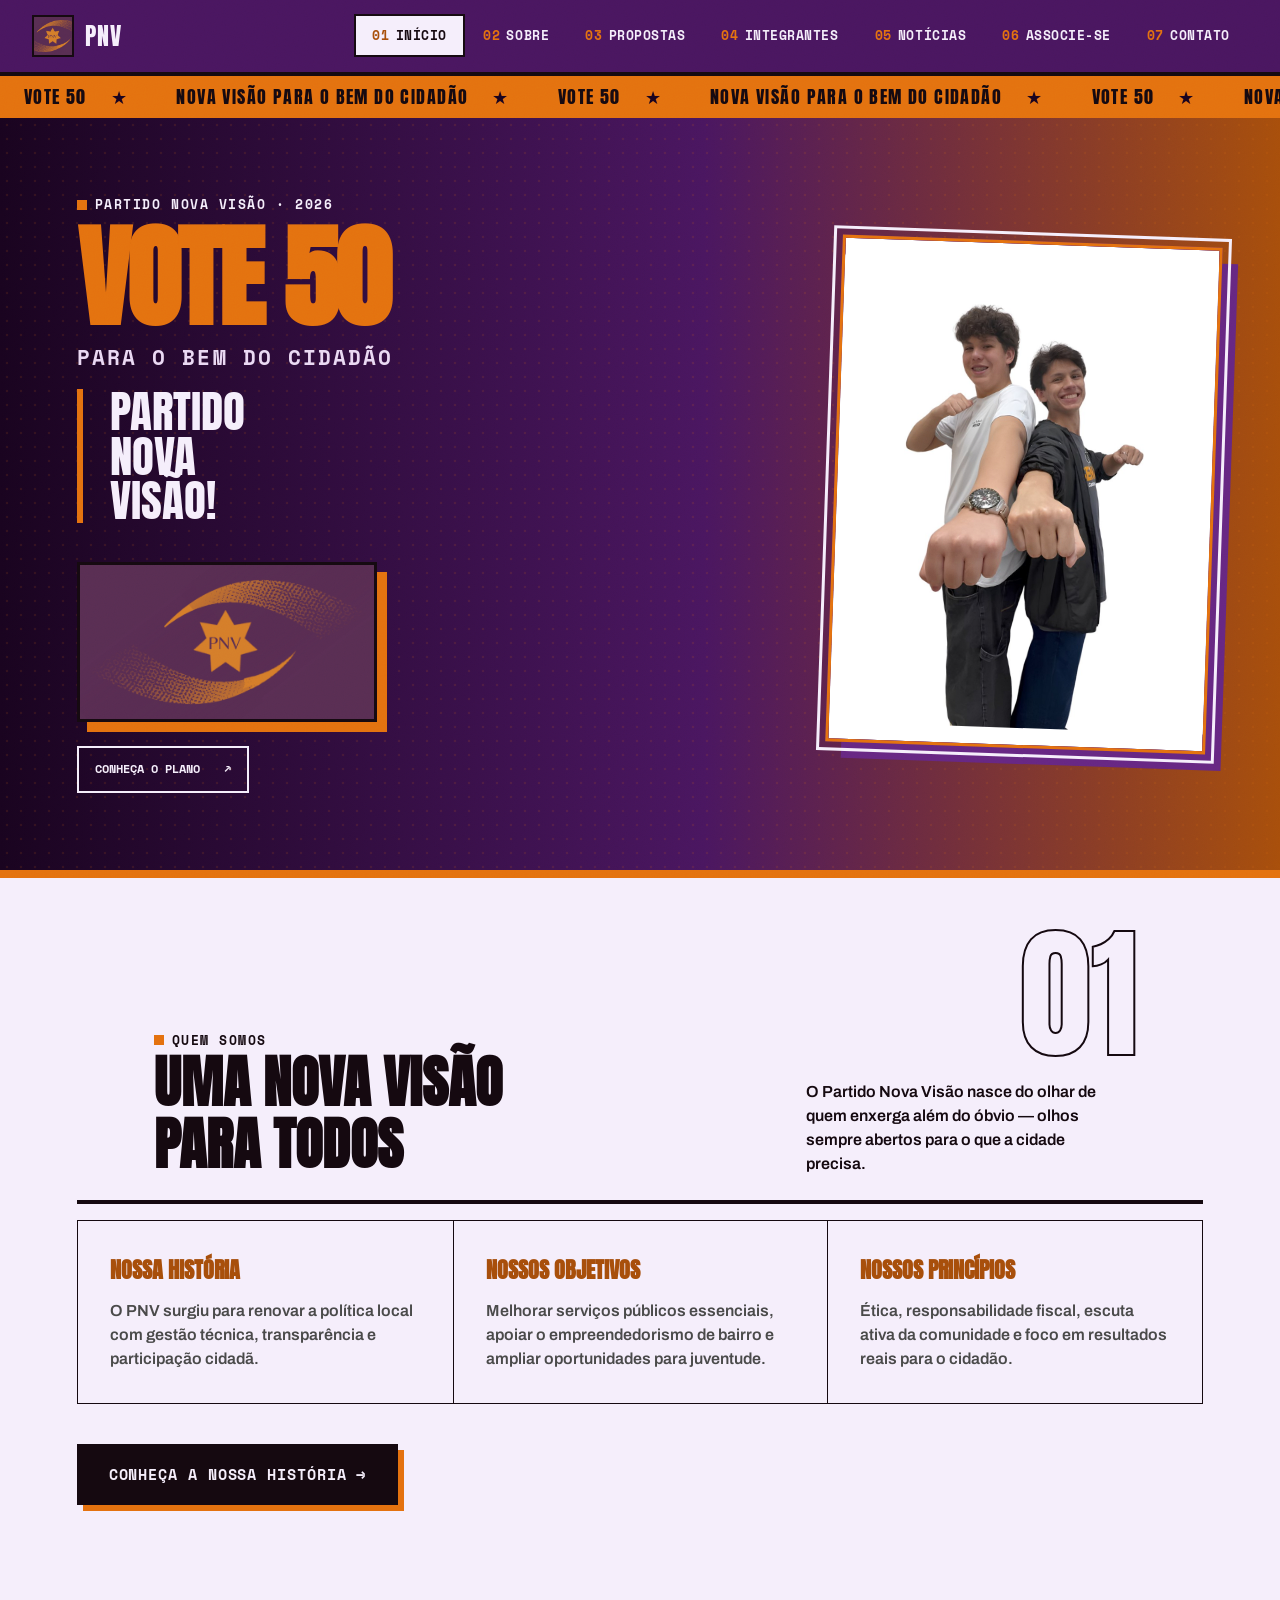
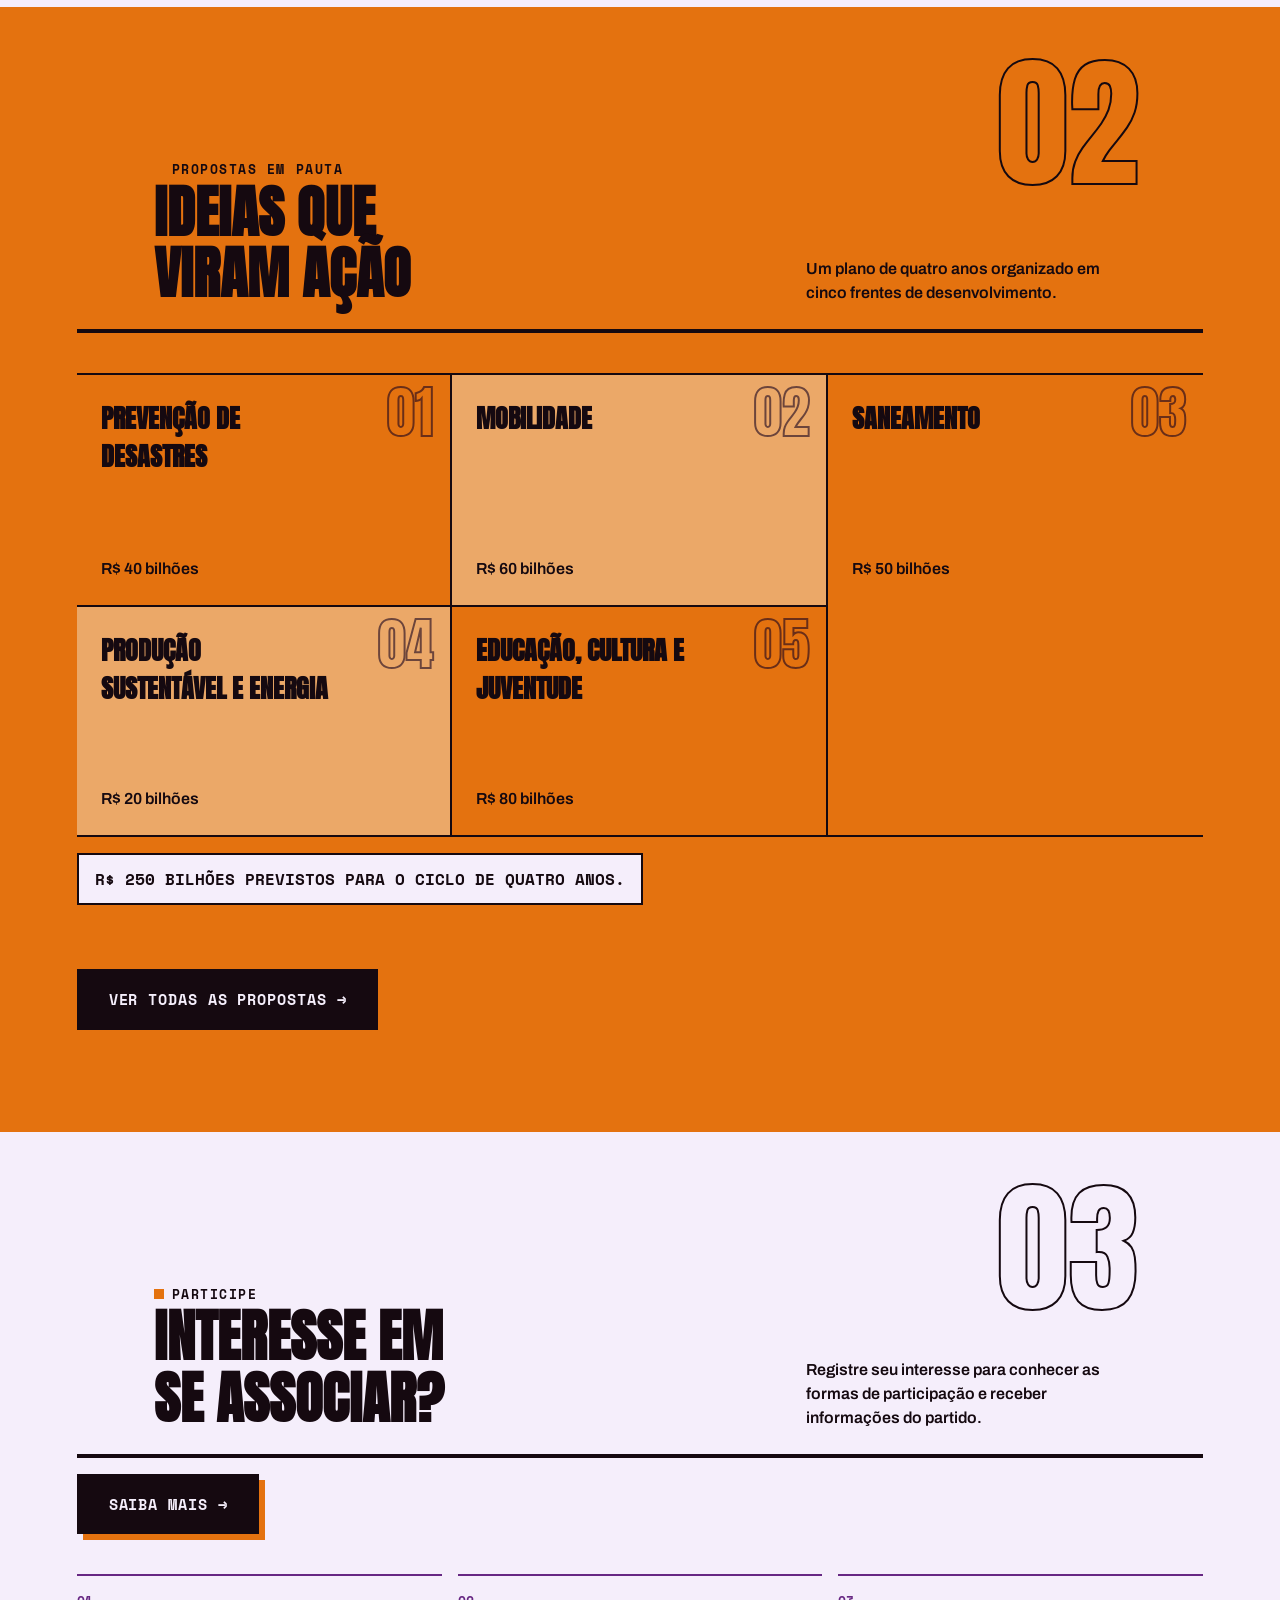
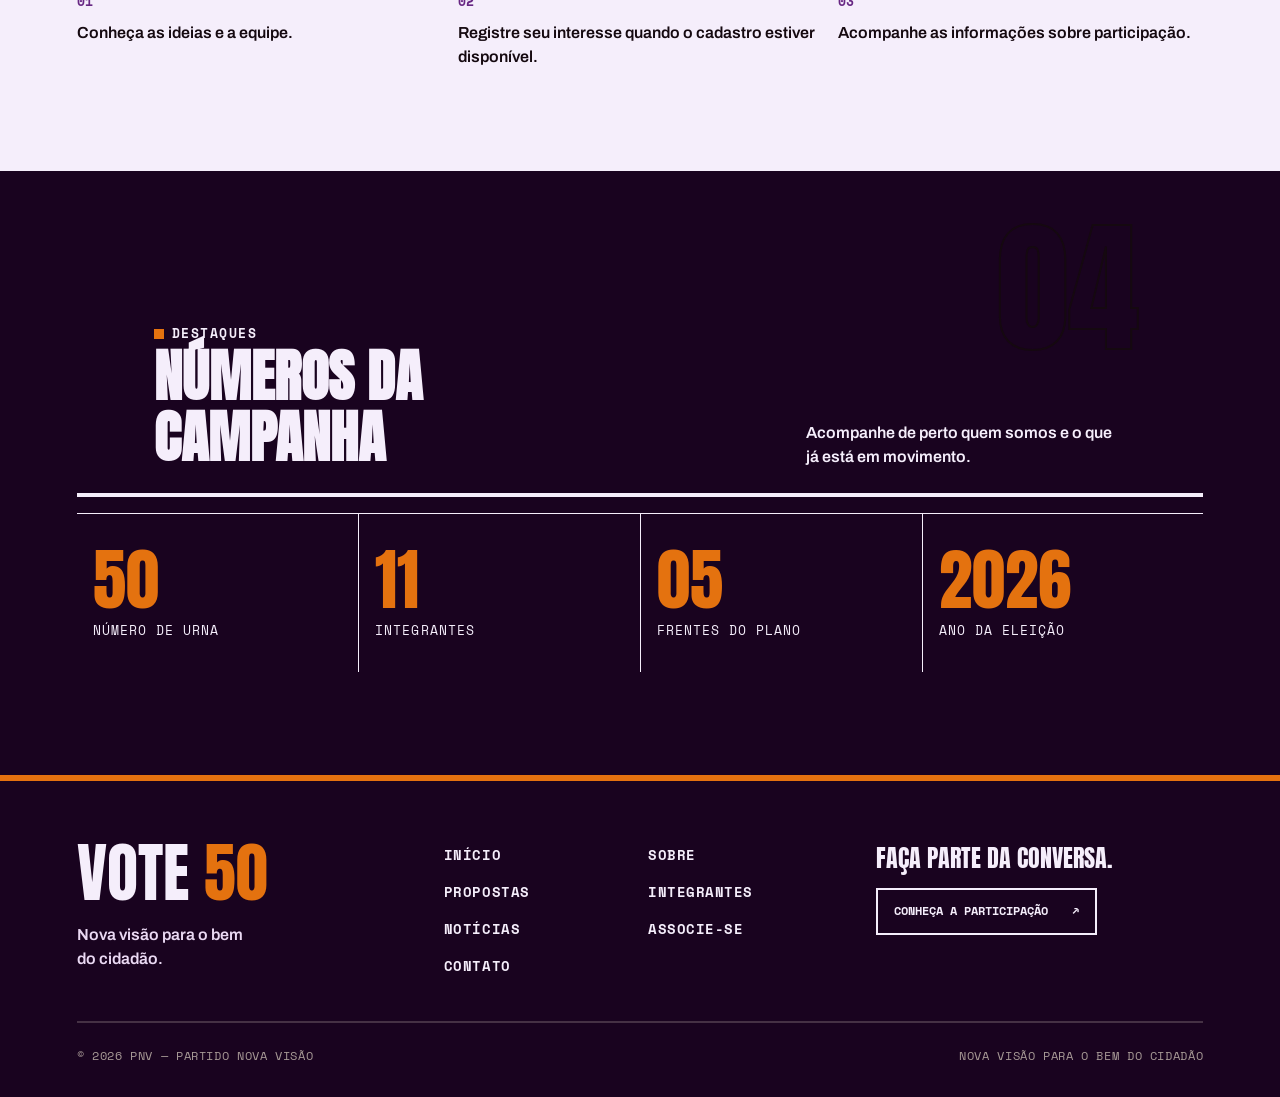
==== commit 3e3b2118: "Melhora equipe e experiencia do site Co-authored-by: Copilot <223556219+Copilot@users.noreply.github" ====
--- a/index.html
+++ b/index.html
@@ -39,15 +39,15 @@
   <section class="hero hero-home">
     <div class="hero-texto">
       <p class="eyebrow">Partido Nova Visão · 2026</p>
-      <div class="vote">VOTE 50</div>
+      <h1 class="vote">VOTE 50</h1>
       <div class="slogan">Para o bem do cidadão</div>
       <div class="partido">Partido Nova Visão!</div>
       <img class="logo-placeholder" src="assets/logo-wide.png" alt="Logo do PNV" />
+      <a class="hero-acao" href="propostas.html">Conheça o plano <span aria-hidden="true">↗</span></a>
     </div>
     <div class="hero-foto">
       <div class="foto-placeholder">
-        <img src="assets/candidato.png" alt="Foto do candidato" />
-        <span>Foto do<br />Candidato</span>
+        <img src="assets/retratos/index.jpg" alt="Dois integrantes do PNV lado a lado" />
       </div>
     </div>
   </section>
@@ -134,6 +134,11 @@
     <div class="cta-bloco">
       <a class="btn-brutal" href="associar.html">Saiba mais →</a>
     </div>
+    <div class="participacao-passos">
+      <p><span>01</span> Conheça as ideias e a equipe.</p>
+      <p><span>02</span> Registre seu interesse quando o cadastro estiver disponível.</p>
+      <p><span>03</span> Acompanhe as informações sobre participação.</p>
+    </div>
   </section>
 
   <section class="secao escura secao-numeros" id="destaques" data-reveal>
@@ -167,7 +172,10 @@
 
   <footer>
     <div class="footer-top">
-      <div class="footer-marca">VOTE<br /><span>50</span></div>
+      <div class="footer-identidade">
+        <a class="footer-marca" href="index.html" aria-label="PNV — página inicial">VOTE <span>50</span></a>
+        <p>Nova visão para o bem do cidadão.</p>
+      </div>
       <nav class="footer-nav" aria-label="Navegação do rodapé">
         <a href="index.html">Início</a>
         <a href="sobre.html">Sobre</a>
@@ -177,6 +185,10 @@
         <a href="associar.html">Associe-se</a>
         <a href="contato.html">Contato</a>
       </nav>
+      <div class="footer-participe">
+        <p>Faça parte da conversa.</p>
+        <a href="associar.html">Conheça a participação <span aria-hidden="true">↗</span></a>
+      </div>
     </div>
     <div class="footer-bottom">
       <span>&copy; 2026 PNV — Partido Nova Visão</span>
--- a/style.css
+++ b/style.css
@@ -1305,12 +1305,16 @@
 }
 
 .pagina-home .hero-home::before {
-  background: var(--roxo-escuro);
-  clip-path: polygon(0 0, 76% 0, 62% 100%, 0 100%);
+  background: linear-gradient(to right, var(--roxo-escuro) 0%, var(--roxo) 55%, var(--laranja-escuro) 100%);
+  clip-path: none;
 }
 
 .pagina-home .hero-home .hero-texto {
   padding-left: max(6vw, calc((100vw - 1200px) / 2));
+}
+
+.pagina-home .hero-home .eyebrow {
+  color: var(--creme);
 }
 
 .pagina-home .hero-home .vote {
@@ -1332,11 +1336,10 @@
   transform: rotate(2deg);
 }
 
-.pagina-home .hero-home .foto-placeholder span {
-  position: relative;
-  z-index: 1;
-  padding: 0.7rem 1rem;
-  background: var(--roxo-escuro);
+.pagina-home .hero-home .foto-placeholder img {
+  object-fit: contain;
+  background: white;
+  filter: none;
 }
 
 .pagina-home .secao-apresentacao,
@@ -1900,6 +1903,188 @@
   font: 700 0.72rem var(--fonte-mono);
   text-transform: uppercase;
   letter-spacing: 0.05em;
+}
+
+.integrante-abrir {
+  display: block;
+  width: 100%;
+  padding: 0;
+  border: 0;
+  background: none;
+  color: inherit;
+  text-align: left;
+  cursor: pointer;
+}
+
+.integrante-foto {
+  display: block;
+  position: relative;
+  width: 100%;
+  aspect-ratio: 4 / 5;
+  overflow: hidden;
+  background: var(--creme);
+}
+
+.integrante:first-child .integrante-foto {
+  aspect-ratio: 1 / 1;
+}
+
+.integrante-foto img {
+  width: 100%;
+  height: 100%;
+  object-fit: cover;
+  object-position: center top;
+  transition: transform 0.35s ease;
+}
+
+.integrante-foto::after {
+  content: counter(integrante, decimal-leading-zero);
+  position: absolute;
+  right: 0.75rem;
+  bottom: 0.5rem;
+  color: var(--roxo-escuro);
+  font: 700 clamp(2rem, 4vw, 4rem)/1 var(--fonte-display);
+  opacity: 0.55;
+}
+
+.integrante-abrir:hover .integrante-foto img {
+  transform: scale(1.035);
+}
+
+.integrante-nome,
+.integrante-cargo,
+.integrante-cta {
+  display: block;
+}
+
+.integrante-nome {
+  margin-top: 1rem;
+  font: 400 clamp(1.25rem, 2.2vw, 1.8rem)/1.1 var(--fonte-display);
+  text-transform: uppercase;
+}
+
+.integrante-cargo {
+  margin-top: 0.45rem;
+  color: var(--laranja);
+  font: 700 0.72rem/1.5 var(--fonte-mono);
+  text-transform: uppercase;
+}
+
+.integrante-cta {
+  margin-top: 0.8rem;
+  font: 700 0.72rem/1.4 var(--fonte-mono);
+  text-decoration: underline;
+  text-underline-offset: 0.2em;
+}
+
+.integrante-abrir:focus-visible,
+.perfil-dialog button:focus-visible {
+  outline: 3px solid var(--laranja);
+  outline-offset: 4px;
+}
+
+.integrantes-aviso {
+  margin-top: 1.5rem;
+}
+
+.perfil-dialog {
+  position: fixed;
+  inset: 0;
+  width: min(900px, calc(100% - 2rem));
+  max-width: none;
+  max-height: calc(100dvh - 2rem);
+  margin: auto;
+  padding: 0;
+  border: 3px solid var(--tinta);
+  background: var(--creme);
+  color: var(--tinta);
+  overflow-y: auto;
+}
+
+.perfil-dialog::backdrop {
+  background: rgba(25, 3, 31, 0.85);
+}
+
+.perfil-fechar {
+  position: absolute;
+  z-index: 1;
+  top: 0.75rem;
+  right: 0.75rem;
+  width: 44px;
+  height: 44px;
+  border: 2px solid var(--tinta);
+  background: var(--creme);
+  color: var(--tinta);
+  font-size: 1.8rem;
+  cursor: pointer;
+}
+
+.perfil-conteudo {
+  display: grid;
+  grid-template-columns: minmax(0, 1fr) minmax(0, 1fr);
+}
+
+.perfil-galeria {
+  min-width: 0;
+  background: var(--roxo-escuro);
+}
+
+.perfil-imagem {
+  height: min(60vh, 550px);
+  background: white;
+}
+
+.perfil-imagem img {
+  width: 100%;
+  height: 100%;
+  object-fit: contain;
+}
+
+.perfil-controles {
+  display: flex;
+  align-items: center;
+  justify-content: space-between;
+  gap: 1rem;
+  padding: 0.7rem 1rem;
+  color: var(--creme);
+  font: 700 0.8rem var(--fonte-mono);
+}
+
+.perfil-controles button {
+  width: 44px;
+  height: 44px;
+  border: 1px solid var(--creme);
+  background: transparent;
+  color: var(--creme);
+  font-size: 1.3rem;
+  cursor: pointer;
+}
+
+.perfil-controles button:hover {
+  background: var(--laranja);
+  color: var(--tinta);
+}
+
+.perfil-texto {
+  align-self: center;
+  padding: 4.5rem 2rem 2rem;
+}
+
+.perfil-texto h2 {
+  margin: 0.7rem 0;
+  font: 400 clamp(2rem, 4vw, 3.5rem)/1.05 var(--fonte-display);
+  text-transform: uppercase;
+}
+
+#perfil-cargo {
+  color: var(--roxo-medio);
+  font: 700 0.8rem/1.5 var(--fonte-mono);
+  text-transform: uppercase;
+}
+
+#perfil-descricao {
+  margin-top: 1.3rem;
+  line-height: 1.6;
 }
 
 .pagina-noticias {
@@ -2547,6 +2732,18 @@
     grid-row: auto;
   }
 
+  .perfil-conteudo {
+    grid-template-columns: 1fr;
+  }
+
+  .perfil-imagem {
+    height: min(45vh, 400px);
+  }
+
+  .perfil-texto {
+    padding: 1.5rem;
+  }
+
   .pagina-noticias .noticias-masthead .page-title {
     font-size: clamp(2.8rem, 11vw, 4.5rem);
   }
@@ -2705,4 +2902,259 @@
   ::view-transition-new(root) {
     animation: none;
   }
-}
+  .integrante-foto img { transition: none; }
+}
+
+/* Detalhes editoriais e navegação entre seções */
+.hero-acao,
+.proximo-passo a,
+.footer-participe a {
+  display: inline-flex;
+  align-items: center;
+  justify-content: space-between;
+  gap: 1.5rem;
+  width: fit-content;
+  padding: 0.8rem 1rem;
+  border: 2px solid currentColor;
+  font: 700 0.75rem/1.4 var(--fonte-mono);
+  text-transform: uppercase;
+  transition: background 0.2s, color 0.2s;
+}
+
+.hero-acao {
+  margin-top: 0.5rem;
+  color: var(--creme);
+}
+
+.hero-acao:hover,
+.footer-participe a:hover {
+  background: var(--laranja);
+  color: var(--tinta);
+}
+
+.participacao-passos {
+  grid-column: 1 / -1;
+  display: grid;
+  grid-template-columns: repeat(3, minmax(0, 1fr));
+  gap: 1rem;
+  margin-top: 2.5rem;
+}
+
+.participacao-passos p {
+  border-top: 2px solid var(--roxo-medio);
+  padding-top: 1rem;
+  font-weight: 600;
+}
+
+.participacao-passos span {
+  display: block;
+  margin-bottom: 0.6rem;
+  color: var(--roxo-medio);
+  font: 700 0.8rem var(--fonte-mono);
+}
+
+.proximo-passo {
+  display: flex;
+  align-items: end;
+  justify-content: space-between;
+  gap: 2rem;
+  margin: 0 0 3rem;
+  padding: 2rem 0;
+  border-top: 2px solid var(--tinta);
+  border-bottom: 2px solid var(--tinta);
+}
+
+.proximo-passo h2 {
+  margin-top: 0.5rem;
+  font: 400 clamp(2rem, 4vw, 3.2rem)/1.1 var(--fonte-display);
+  text-transform: uppercase;
+}
+
+.proximo-passo a:hover {
+  background: var(--roxo-escuro);
+  color: var(--creme);
+}
+
+footer {
+  border-top: 6px solid var(--laranja);
+}
+
+.footer-top {
+  display: grid;
+  grid-template-columns: 1fr 1.2fr 1fr;
+  align-items: start;
+  gap: 2.5rem;
+}
+
+.footer-marca {
+  display: inline-block;
+  white-space: nowrap;
+}
+
+.footer-identidade p {
+  max-width: 20ch;
+  margin-top: 1rem;
+  color: var(--bege);
+  font-weight: 600;
+}
+
+.footer-nav {
+  display: grid;
+  grid-template-columns: repeat(2, minmax(0, 1fr));
+  gap: 0.8rem 1rem;
+}
+
+.footer-nav a {
+  width: fit-content;
+}
+
+.footer-participe p {
+  margin-bottom: 1rem;
+  color: var(--creme);
+  font: 400 1.5rem/1.15 var(--fonte-display);
+  text-transform: uppercase;
+}
+
+.footer-participe a {
+  color: var(--creme);
+}
+
+.pagina-integrantes .grid-integrantes {
+  grid-template-columns: repeat(3, minmax(0, 1fr));
+  gap: 2.5rem 1.5rem;
+}
+
+.pagina-integrantes .integrante:first-child {
+  grid-column: auto;
+  grid-row: auto;
+  align-self: auto;
+}
+
+.integrante-foto,
+.integrante:first-child .integrante-foto {
+  aspect-ratio: 4 / 5;
+  padding: 0.4rem;
+  background: linear-gradient(135deg, var(--laranja), var(--roxo-medio));
+}
+
+.integrante-foto img {
+  object-fit: cover;
+  background: white;
+}
+
+.integrante-foto::after {
+  right: 0.4rem;
+  bottom: 0.4rem;
+  padding: 0.35rem 0.5rem;
+  background: var(--roxo-escuro);
+  color: var(--creme);
+  font: 700 0.8rem var(--fonte-mono);
+  opacity: 1;
+}
+
+.integrante-cta {
+  color: var(--bege);
+  transition: color 0.2s;
+}
+
+.integrante-abrir:hover .integrante-cta {
+  color: var(--laranja);
+}
+
+.perfil-imagem {
+  overflow: hidden;
+}
+
+.perfil-contador {
+  text-align: center;
+}
+
+.perfil-ajuda {
+  padding: 0 1rem 0.9rem;
+  color: var(--bege);
+  text-align: center;
+  font: 400 0.7rem/1.4 var(--fonte-mono);
+}
+
+.contato-form-intro h2 {
+  margin: 0.5rem 0;
+  font: 400 clamp(1.7rem, 3vw, 2.5rem)/1.1 var(--fonte-display);
+  text-transform: uppercase;
+}
+
+.pagina-contato .contato-form-nota {
+  margin-top: 1rem;
+  padding: 0.8rem;
+  border: 0;
+  border-left: 4px solid var(--laranja);
+  background: var(--lavanda);
+}
+
+.pagina-contato .contato-info h2 {
+  line-height: 1.1;
+}
+
+.pagina-contato .contato-simbolo {
+  opacity: 0.4;
+}
+
+.pagina-contato .mensagens-salvas > p {
+  max-width: 65ch;
+  margin-top: 0.6rem;
+}
+
+:is(a, button, input, textarea):focus-visible {
+  outline: 3px solid var(--laranja);
+  outline-offset: 3px;
+}
+
+@media (max-width: 900px) {
+  .footer-top {
+    grid-template-columns: 1fr 1fr;
+  }
+}
+
+@media (max-width: 640px) {
+  body > header nav {
+    scrollbar-width: thin;
+    scrollbar-color: var(--laranja) transparent;
+  }
+
+  body > header nav::-webkit-scrollbar {
+    display: block;
+    height: 4px;
+  }
+
+  body > header nav::-webkit-scrollbar-thumb {
+    background: var(--laranja);
+  }
+
+  .participacao-passos {
+    grid-template-columns: 1fr;
+    gap: 1rem;
+  }
+
+  .proximo-passo {
+    align-items: start;
+    flex-direction: column;
+  }
+
+  .footer-top {
+    grid-template-columns: 1fr;
+    gap: 2rem;
+  }
+
+  .pagina-integrantes .grid-integrantes {
+    grid-template-columns: repeat(2, minmax(0, 1fr));
+    gap: 2rem 0.8rem;
+  }
+}
+
+@media (prefers-reduced-motion: reduce) {
+  .hero-acao,
+  .proximo-passo a,
+  .footer-participe a,
+  .integrante-cta {
+    transition: none;
+  }
+}
